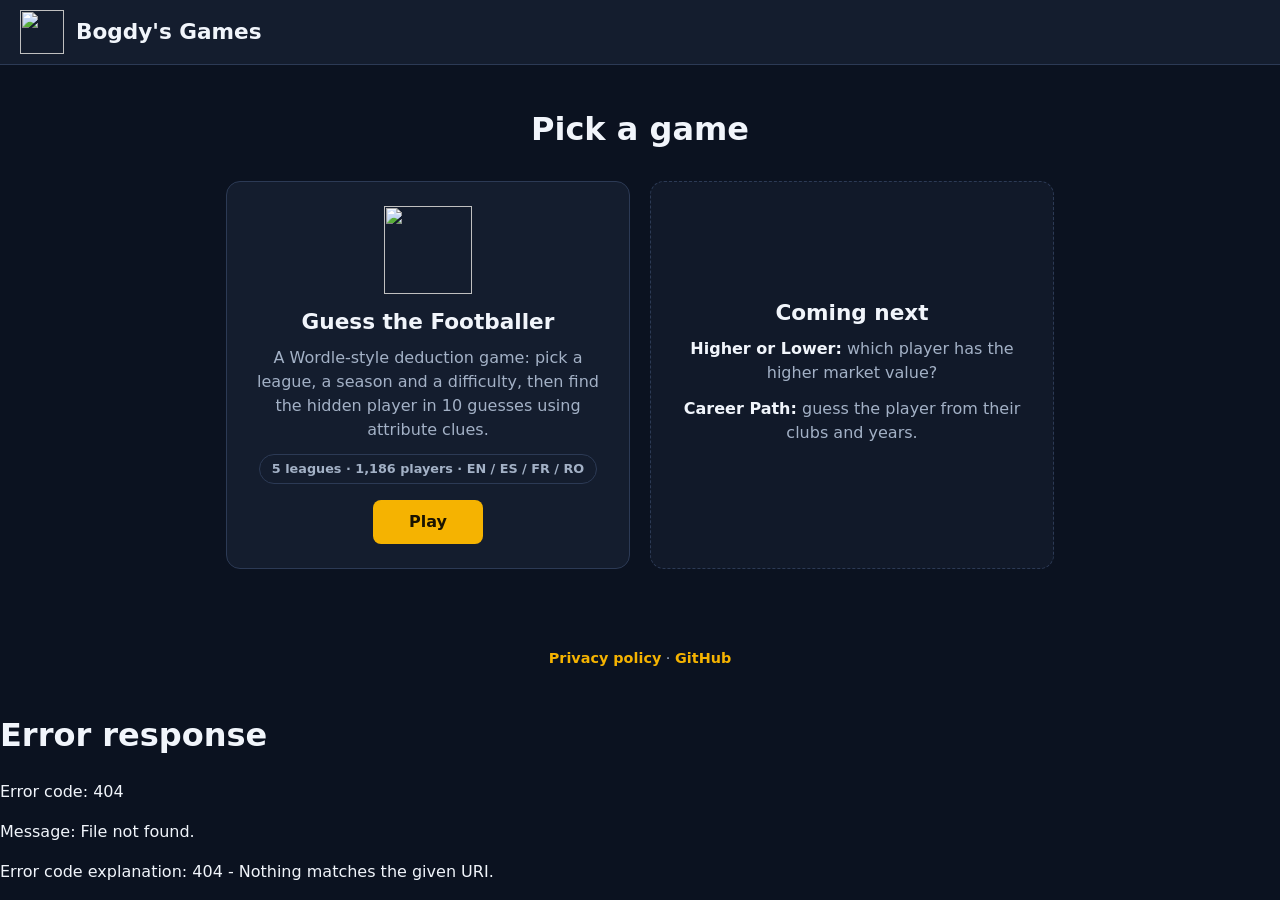
==== index.html @ dec2bd3c "Redesign hub and game: full guess grid, readable dark theme, mobile layout" ====
<!DOCTYPE html>
<html lang="en">
<head>
    <meta charset="UTF-8">
    <meta name="viewport" content="width=device-width, initial-scale=1.0">
    <link rel="stylesheet" href="index.css">
    <link rel="icon" href="images/Header/fotbal.png">
    <title>Bogdy's Games</title>
</head>
<body>
    <header class="header">
        <img src="images/Header/fotbal.png" alt="" id="logo">
        <div id="mainHeader">Bogdy's Games</div>
    </header>

    <main class="hub-content">
        <h1>Pick a game</h1>
        <div class="games-grid">
            <a class="game-card" href="games/guess-the-footballer/index.html">
                <img src="images/Header/fotbal.png" alt="">
                <h2>Guess the Footballer</h2>
                <p>A Wordle-style deduction game: pick a league, a season and a difficulty,
                   then find the hidden player in 10 guesses using attribute clues.</p>
                <span class="game-tag">5 leagues · 1,186 players · EN / ES / FR / RO</span>
                <span class="play-button">Play</span>
            </a>
            <div class="game-card coming-soon">
                <h2>Coming next</h2>
                <p><strong>Higher or Lower:</strong> which player has the higher market value?</p>
                <p><strong>Career Path:</strong> guess the player from their clubs and years.</p>
            </div>
        </div>
    </main>

    <footer class="hub-footer">
        <a href="privacy-policy.html">Privacy policy</a> ·
        <a href="https://github.com/BogdanDumitrascu04/Guessthefootballer">GitHub</a>
    </footer>

    <div id="cookie-banner-placeholder"></div>
    <script src="js/cookie-banner.js"></script>
    <script>
        document.addEventListener('DOMContentLoaded', function () {
            fetch('cookie-banner.html')
                .then(response => response.text())
                .then(html => {
                    document.getElementById('cookie-banner-placeholder').innerHTML = html;
                    if (typeof initCookieConsent === 'function') initCookieConsent();
                })
                .catch(error => console.error('Error loading cookie banner HTML:', error));
        });
    </script>
</body>
</html>
---- index.css ----
/* Platform hub. Same palette as games/guess-the-footballer/game.css. */
:root {
    color-scheme: dark;
    --bg: #0b1220;
    --surface: #141d2e;
    --border: #2c3a55;
    --text: #f1f5fb;
    --muted: #a3b1c6;
    --accent: #f5b301;
    --accent-hover: #ffc933;
    --on-accent: #1a1300;
}

* {
    box-sizing: border-box;
}

body {
    display: flex;
    flex-direction: column;
    min-height: 100vh;
    margin: 0;
    font-family: system-ui, -apple-system, "Segoe UI", Roboto, Arial, sans-serif;
    line-height: 1.5;
    color: var(--text);
    background:
        linear-gradient(rgba(11, 18, 32, 0.84), rgba(11, 18, 32, 0.94)),
        url('images/Header/romania.jpeg') center / cover fixed var(--bg);
}

.hidden {
    display: none !important;
}

/* --- header -------------------------------------------------------------- */
.header {
    display: flex;
    align-items: center;
    gap: 12px;
    padding: 10px 20px;
    background: var(--surface);
    border-bottom: 1px solid var(--border);
}

#logo {
    width: 44px;
    height: 44px;
    object-fit: contain;
}

#mainHeader {
    font-size: 1.35rem;
    font-weight: 700;
}

/* --- hub ----------------------------------------------------------------- */
.hub-content {
    flex: 1;
    width: 100%;
    max-width: 860px;
    margin: 0 auto;
    padding: 40px 16px;
    text-align: center;
}

.hub-content h1 {
    margin: 0 0 28px;
    font-size: 2rem;
}

.games-grid {
    display: grid;
    grid-template-columns: repeat(auto-fit, minmax(280px, 1fr));
    gap: 20px;
}

.game-card {
    display: flex;
    flex-direction: column;
    align-items: center;
    padding: 24px;
    color: var(--text);
    text-decoration: none;
    background: var(--surface);
    border: 1px solid var(--border);
    border-radius: 14px;
    transition: transform 0.2s ease, border-color 0.2s ease;
}

a.game-card:hover,
a.game-card:focus-visible {
    transform: translateY(-4px);
    border-color: var(--accent);
}

.game-card img {
    width: 88px;
    height: 88px;
    margin-bottom: 8px;
    object-fit: contain;
}

.game-card h2 {
    margin: 4px 0 8px;
    font-size: 1.35rem;
}

.game-card p {
    margin: 0 0 12px;
    color: var(--muted);
}

.game-card strong {
    color: var(--text);
}

.game-tag {
    padding: 4px 12px;
    font-size: 0.8rem;
    font-weight: 600;
    color: var(--muted);
    border: 1px solid var(--border);
    border-radius: 999px;
}

.play-button {
    margin-top: 16px;
    padding: 10px 36px;
    font-weight: 700;
    color: var(--on-accent);
    background: var(--accent);
    border-radius: 8px;
}

a.game-card:hover .play-button {
    background: var(--accent-hover);
}

.game-card.coming-soon {
    justify-content: center;
    background: rgba(20, 29, 46, 0.7);
    border-style: dashed;
}

.hub-footer {
    padding: 20px;
    font-size: 0.9rem;
    text-align: center;
    color: var(--muted);
}

.hub-footer a {
    font-weight: 600;
    color: var(--accent);
    text-decoration: none;
}

.hub-footer a:hover {
    text-decoration: underline;
}

/* --- cookie banner ------------------------------------------------------- */
.cookie-consent {
    position: fixed;
    right: 0;
    bottom: 0;
    left: 0;
    z-index: 100;
    display: flex;
    flex-wrap: wrap;
    align-items: center;
    gap: 10px 12px;
    padding: 14px 20px;
    background: var(--surface);
    border-top: 1px solid var(--border);
}

.cookie-consent p {
    flex: 1 1 320px;
    margin: 0;
    font-size: 0.9rem;
}

.cookie-consent a {
    color: var(--accent);
    font-weight: 600;
}

.cookie-button {
    padding: 8px 18px;
    font: inherit;
    font-weight: 600;
    color: var(--on-accent);
    cursor: pointer;
    background: var(--accent);
    border: none;
    border-radius: 8px;
}

.cookie-button:hover {
    background: var(--accent-hover);
}
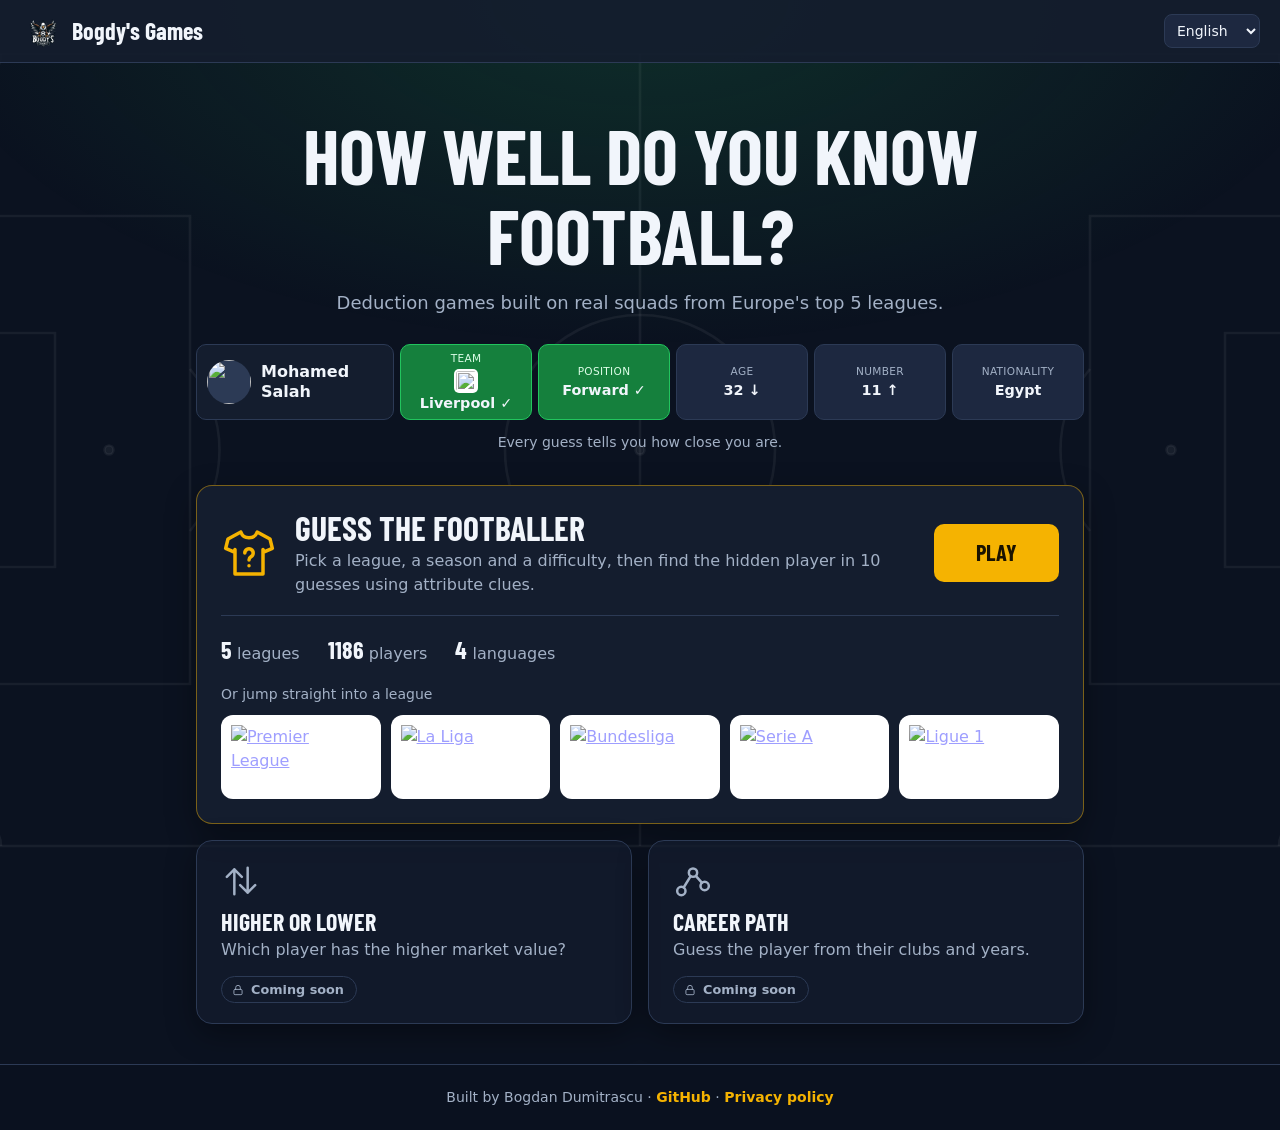
==== commit 80533148: "Redesign the home page: game preview, direct league links, translations, no cookie banner" ====
--- a/index.html
+++ b/index.html
@@ -3,52 +3,134 @@
 <head>
     <meta charset="UTF-8">
     <meta name="viewport" content="width=device-width, initial-scale=1.0">
+    <title>Bogdy's Games</title>
+    <meta name="description" content="Wordle-style football games built on real squads from Europe's top 5 leagues. Free, in your browser.">
+    <meta property="og:type" content="website">
+    <meta property="og:title" content="Bogdy's Games: how well do you know football?">
+    <meta property="og:description" content="Wordle-style football games built on real squads from Europe's top 5 leagues. Free, in your browser.">
+    <meta property="og:url" content="https://bogdandumitrascu04.github.io/Guessthefootballer/">
+    <meta property="og:image" content="https://bogdandumitrascu04.github.io/Guessthefootballer/images/og-image.jpg">
+    <meta property="og:image:width" content="1200">
+    <meta property="og:image:height" content="630">
+    <meta name="twitter:card" content="summary_large_image">
+    <link rel="stylesheet" href="fonts/fonts.css">
     <link rel="stylesheet" href="index.css">
     <link rel="icon" href="images/Header/fotbal.png">
-    <title>Bogdy's Games</title>
 </head>
 <body>
     <header class="header">
-        <img src="images/Header/fotbal.png" alt="" id="logo">
-        <div id="mainHeader">Bogdy's Games</div>
+        <a class="brand" href="index.html">
+            <img src="images/Header/fotbal.png" alt="" id="logo">
+            <span id="mainHeader">Bogdy's Games</span>
+        </a>
+        <label class="language-selector">
+            <span class="visually-hidden">Language</span>
+            <select id="language">
+                <option value="en">English</option>
+                <option value="es">Español</option>
+                <option value="fr">Français</option>
+                <option value="ro">Română</option>
+            </select>
+        </label>
     </header>
 
-    <main class="hub-content">
-        <h1>Pick a game</h1>
-        <div class="games-grid">
-            <a class="game-card" href="games/guess-the-footballer/index.html">
-                <img src="images/Header/fotbal.png" alt="">
-                <h2>Guess the Footballer</h2>
-                <p>A Wordle-style deduction game: pick a league, a season and a difficulty,
-                   then find the hidden player in 10 guesses using attribute clues.</p>
-                <span class="game-tag">5 leagues · 1,186 players · EN / ES / FR / RO</span>
-                <span class="play-button">Play</span>
-            </a>
-            <div class="game-card coming-soon">
-                <h2>Coming next</h2>
-                <p><strong>Higher or Lower:</strong> which player has the higher market value?</p>
-                <p><strong>Career Path:</strong> guess the player from their clubs and years.</p>
+    <main class="hub">
+        <section class="hero">
+            <h1 data-translate="heroTitle">How well do you know football?</h1>
+            <p class="hero-subtitle" data-translate="heroSubtitle">Deduction games built on real squads from Europe's top 5 leagues.</p>
+
+            <div class="demo" aria-hidden="true">
+                <div class="demo-player">
+                    <img src="images/leagues/PremierLeague/Liverpool/Salah.png" alt="">
+                    <span>Mohamed Salah</span>
+                </div>
+                <div class="tile match" style="--i: 0">
+                    <span class="tile-label" data-translate="team">Team</span>
+                    <img class="tile-logo" src="images/leagues/PremierLeague/Liverpool/Logo/Liverpool.png" alt="">
+                    <span class="tile-value">Liverpool ✓</span>
+                </div>
+                <div class="tile match" style="--i: 1">
+                    <span class="tile-label" data-translate="position">Position</span>
+                    <span class="tile-value">Forward ✓</span>
+                </div>
+                <div class="tile" style="--i: 2">
+                    <span class="tile-label" data-translate="age">Age</span>
+                    <span class="tile-value">32 ↓</span>
+                </div>
+                <div class="tile" style="--i: 3">
+                    <span class="tile-label" data-translate="number">Number</span>
+                    <span class="tile-value">11 ↑</span>
+                </div>
+                <div class="tile" style="--i: 4">
+                    <span class="tile-label" data-translate="nationality">Nationality</span>
+                    <span class="tile-value">Egypt</span>
+                </div>
             </div>
-        </div>
+            <p class="demo-caption" data-translate="demoCaption">Every guess tells you how close you are.</p>
+        </section>
+
+        <section class="featured">
+            <div class="featured-head">
+                <svg class="game-icon" viewBox="0 0 24 24" aria-hidden="true">
+                    <path d="M8.5 3 3 6l-1 4 3.5 1.5.5-1V21h12V10.5l.5 1L22 10l-1-4-5.5-3c-.5 1.5-1.9 2.5-3.5 2.5S9 4.5 8.5 3Z"/>
+                    <path d="M10.2 12a1.8 1.8 0 1 1 2.7 1.56c-.6.35-.9.75-.9 1.44M12 17.5v.01"/>
+                </svg>
+                <div class="featured-text">
+                    <h2 data-translate="guessTheFootballer">Guess the Footballer</h2>
+                    <p data-translate="hubGameDesc">Pick a league, a season and a difficulty, then find the hidden player in 10 guesses using attribute clues.</p>
+                </div>
+                <a class="play-button" href="games/guess-the-footballer/index.html" data-translate="play">Play</a>
+            </div>
+
+            <ul class="stats">
+                <li><strong>5</strong> <span data-translate="statLeagues">leagues</span></li>
+                <li><strong>1186</strong> <span data-translate="statPlayers">players</span></li>
+                <li><strong>4</strong> <span data-translate="statLanguages">languages</span></li>
+            </ul>
+
+            <p class="leagues-label" data-translate="jumpToLeague">Or jump straight into a league</p>
+            <nav class="league-links">
+                <a href="games/guess-the-footballer/game.html?league=premier-league" title="Premier League"><img src="images/leagues/PremierLeague/Logo/Premier%20League.png.png" alt="Premier League"></a>
+                <a href="games/guess-the-footballer/game.html?league=la-liga" title="La Liga"><img src="images/leagues/LaLiga/Logo/LaLiga.jpg" alt="La Liga"></a>
+                <a href="games/guess-the-footballer/game.html?league=bundesliga" title="Bundesliga"><img src="images/leagues/Bundesliga/Logo/bundesliga.jpg" alt="Bundesliga"></a>
+                <a href="games/guess-the-footballer/game.html?league=serie-a" title="Serie A"><img src="images/leagues/SerieA/Logo/SerieA.png" alt="Serie A"></a>
+                <a href="games/guess-the-footballer/game.html?league=ligue-1" title="Ligue 1"><img src="images/leagues/Ligue1/Logo/Ligue1.png" alt="Ligue 1"></a>
+            </nav>
+        </section>
+
+        <section class="upcoming">
+            <article class="upcoming-card">
+                <svg class="game-icon" viewBox="0 0 24 24" aria-hidden="true">
+                    <path d="M8 20V5M3.5 9.5 8 5l4.5 4.5M16 4v15M11.5 14.5 16 19l4.5-4.5"/>
+                </svg>
+                <h2 data-translate="higherLower">Higher or Lower</h2>
+                <p data-translate="higherLowerDesc">Which player has the higher market value?</p>
+                <span class="soon-badge">
+                    <svg viewBox="0 0 24 24" aria-hidden="true"><rect x="5" y="11" width="14" height="9" rx="2"/><path d="M8 11V8a4 4 0 0 1 8 0v3"/></svg>
+                    <span data-translate="comingSoon">Coming soon</span>
+                </span>
+            </article>
+            <article class="upcoming-card">
+                <svg class="game-icon" viewBox="0 0 24 24" aria-hidden="true">
+                    <circle cx="5" cy="18" r="2.5"/><circle cx="12" cy="7" r="2.5"/><circle cx="19" cy="15" r="2.5"/>
+                    <path d="m6.4 15.9 4.2-6.8M13.7 8.9l3.7 4.2"/>
+                </svg>
+                <h2 data-translate="careerPath">Career Path</h2>
+                <p data-translate="careerPathDesc">Guess the player from their clubs and years.</p>
+                <span class="soon-badge">
+                    <svg viewBox="0 0 24 24" aria-hidden="true"><rect x="5" y="11" width="14" height="9" rx="2"/><path d="M8 11V8a4 4 0 0 1 8 0v3"/></svg>
+                    <span data-translate="comingSoon">Coming soon</span>
+                </span>
+            </article>
+        </section>
     </main>
 
     <footer class="hub-footer">
-        <a href="privacy-policy.html">Privacy policy</a> ·
-        <a href="https://github.com/BogdanDumitrascu04/Guessthefootballer">GitHub</a>
+        <span data-translate="builtBy">Built by</span> Bogdan Dumitrascu ·
+        <a href="https://github.com/BogdanDumitrascu04/Guessthefootballer">GitHub</a> ·
+        <a href="privacy-policy.html" data-translate="privacyPolicy">Privacy policy</a>
     </footer>
 
-    <div id="cookie-banner-placeholder"></div>
-    <script src="js/cookie-banner.js"></script>
-    <script>
-        document.addEventListener('DOMContentLoaded', function () {
-            fetch('cookie-banner.html')
-                .then(response => response.text())
-                .then(html => {
-                    document.getElementById('cookie-banner-placeholder').innerHTML = html;
-                    if (typeof initCookieConsent === 'function') initCookieConsent();
-                })
-                .catch(error => console.error('Error loading cookie banner HTML:', error));
-        });
-    </script>
+    <script defer src="games/guess-the-footballer/i18n.js"></script>
 </body>
 </html>
--- a/fonts/fonts.css
+++ b/fonts/fonts.css
@@ -0,0 +1,16 @@
+/* Self-hosted, so visitors' IP addresses are not sent to a font service. */
+@font-face {
+    font-family: "Barlow Condensed";
+    font-weight: 700;
+    font-display: swap;
+    src: url('barlow-condensed-700-latin.woff2') format('woff2');
+    unicode-range: U+0000-00FF, U+0131, U+0152-0153, U+02BB-02BC, U+02C6, U+02DA, U+02DC, U+2000-206F, U+20AC, U+2122, U+2191, U+2193, U+2212, U+2215, U+FEFF, U+FFFD;
+}
+
+@font-face {
+    font-family: "Barlow Condensed";
+    font-weight: 700;
+    font-display: swap;
+    src: url('barlow-condensed-700-latin-ext.woff2') format('woff2');
+    unicode-range: U+0100-02BA, U+02BD-02C5, U+02C7-02CC, U+02CE-02D7, U+02DD-02FF, U+1E00-1E9F, U+1EF2-1EFF, U+2020, U+20A0-20AB, U+20AD-20C0, U+2113, U+2C60-2C7F, U+A720-A7FF;
+}
--- a/index.css
+++ b/index.css
@@ -1,14 +1,18 @@
 /* Platform hub. Same palette as games/guess-the-footballer/game.css. */
 :root {
     color-scheme: dark;
+    --font-display: "Barlow Condensed", "Arial Narrow", system-ui, sans-serif;
     --bg: #0b1220;
     --surface: #141d2e;
+    --surface-raised: #1d2840;
     --border: #2c3a55;
     --text: #f1f5fb;
     --muted: #a3b1c6;
     --accent: #f5b301;
     --accent-hover: #ffc933;
     --on-accent: #1a1300;
+    --match: #15803d;
+    --match-border: #22c55e;
 }
 
 * {
@@ -23,99 +27,364 @@
     font-family: system-ui, -apple-system, "Segoe UI", Roboto, Arial, sans-serif;
     line-height: 1.5;
     color: var(--text);
+    background: var(--bg);
+}
+
+/* Fixed layer: background-attachment: fixed misbehaves on phones. */
+body::before {
+    position: fixed;
+    inset: 0;
+    z-index: -1;
+    content: "";
     background:
-        linear-gradient(rgba(11, 18, 32, 0.84), rgba(11, 18, 32, 0.94)),
-        url('images/Header/romania.jpeg') center / cover fixed var(--bg);
-}
-
-.hidden {
-    display: none !important;
-}
-
-/* --- header -------------------------------------------------------------- */
+        radial-gradient(ellipse 80% 55% at 50% 0%, rgba(34, 197, 94, 0.16), transparent 70%),
+        url('images/Header/pitch-lines.svg') center / cover no-repeat;
+}
+
+.visually-hidden {
+    position: absolute;
+    width: 1px;
+    height: 1px;
+    overflow: hidden;
+    clip-path: inset(50%);
+    white-space: nowrap;
+}
+
+a:focus-visible,
+select:focus-visible {
+    outline: 2px solid var(--accent);
+    outline-offset: 2px;
+}
+
+h1,
+h2 {
+    font-family: var(--font-display);
+    font-weight: 700;
+    line-height: 1.05;
+    text-transform: uppercase;
+}
+
+/* Header */
 .header {
     display: flex;
     align-items: center;
+    justify-content: space-between;
     gap: 12px;
     padding: 10px 20px;
+    background: rgba(20, 29, 46, 0.9);
+    border-bottom: 1px solid var(--border);
+}
+
+.brand {
+    display: flex;
+    align-items: center;
+    gap: 10px;
+    color: var(--text);
+    text-decoration: none;
+}
+
+#logo {
+    width: 42px;
+    height: 42px;
+    object-fit: contain;
+}
+
+#mainHeader {
+    font-family: var(--font-display);
+    font-size: 1.5rem;
+    font-weight: 700;
+    line-height: 1;
+}
+
+#language {
+    padding: 7px 8px;
+    font: inherit;
+    font-size: 0.875rem;
+    color: var(--text);
+    cursor: pointer;
+    background: var(--surface-raised);
+    border: 1px solid var(--border);
+    border-radius: 8px;
+}
+
+/* Hero */
+.hub {
+    flex: 1;
+    width: 100%;
+    max-width: 920px;
+    padding: 0 16px;
+    margin: 0 auto;
+}
+
+.hero {
+    padding: 52px 0 32px;
+    text-align: center;
+}
+
+.hero h1 {
+    margin: 0;
+    font-size: clamp(2.6rem, 8vw, 4.75rem);
+}
+
+.hero-subtitle {
+    max-width: 34em;
+    margin: 14px auto 28px;
+    font-size: 1.125rem;
+    color: var(--muted);
+}
+
+/* A real row from the game, so the page shows the game instead of describing it. */
+.demo {
+    display: grid;
+    grid-template-columns: minmax(170px, 1.5fr) repeat(5, minmax(0, 1fr));
+    gap: 6px;
+    perspective: 700px;
+    text-align: center;
+}
+
+.demo-player {
+    display: flex;
+    gap: 10px;
+    align-items: center;
+    min-width: 0;
+    padding: 6px 10px;
+    font-weight: 700;
+    line-height: 1.2;
+    text-align: left;
     background: var(--surface);
-    border-bottom: 1px solid var(--border);
-}
-
-#logo {
+    border: 1px solid var(--border);
+    border-radius: 10px;
+}
+
+.demo-player img {
+    flex: none;
     width: 44px;
     height: 44px;
+    object-fit: cover;
+    object-position: top;
+    background: var(--border);
+    border-radius: 50%;
+}
+
+.tile {
+    display: flex;
+    flex-direction: column;
+    gap: 2px;
+    align-items: center;
+    justify-content: center;
+    min-width: 0;
+    min-height: 76px;
+    padding: 6px 3px;
+    background: var(--surface-raised);
+    border: 1px solid var(--border);
+    border-radius: 10px;
+    animation: tile-flip 0.5s ease-out both;
+    animation-delay: calc(var(--i) * 170ms + 250ms);
+}
+
+.tile.match {
+    background: var(--match);
+    border-color: var(--match-border);
+}
+
+.tile-label {
+    font-size: 0.66rem;
+    letter-spacing: 0.03em;
+    color: var(--muted);
+    text-transform: uppercase;
+}
+
+.tile.match .tile-label {
+    color: #dcfce7;
+}
+
+.tile-logo {
+    width: 24px;
+    height: 24px;
+    padding: 2px;
     object-fit: contain;
-}
-
-#mainHeader {
-    font-size: 1.35rem;
+    background: #fff;
+    border-radius: 5px;
+}
+
+.tile-value {
+    font-size: 0.9rem;
     font-weight: 700;
-}
-
-/* --- hub ----------------------------------------------------------------- */
-.hub-content {
-    flex: 1;
-    width: 100%;
-    max-width: 860px;
-    margin: 0 auto;
-    padding: 40px 16px;
-    text-align: center;
-}
-
-.hub-content h1 {
-    margin: 0 0 28px;
-    font-size: 2rem;
-}
-
-.games-grid {
-    display: grid;
-    grid-template-columns: repeat(auto-fit, minmax(280px, 1fr));
-    gap: 20px;
-}
-
-.game-card {
-    display: flex;
-    flex-direction: column;
-    align-items: center;
-    padding: 24px;
-    color: var(--text);
-    text-decoration: none;
+    line-height: 1.2;
+}
+
+@keyframes tile-flip {
+    from {
+        opacity: 0;
+        transform: rotateX(-90deg);
+    }
+    to {
+        opacity: 1;
+        transform: rotateX(0);
+    }
+}
+
+.demo-caption {
+    margin: 12px 0 0;
+    font-size: 0.875rem;
+    color: var(--muted);
+}
+
+/* Game cards */
+.featured,
+.upcoming-card {
     background: var(--surface);
     border: 1px solid var(--border);
-    border-radius: 14px;
-    transition: transform 0.2s ease, border-color 0.2s ease;
-}
-
-a.game-card:hover,
-a.game-card:focus-visible {
-    transform: translateY(-4px);
+    border-radius: 16px;
+    box-shadow: 0 10px 30px rgba(0, 0, 0, 0.35);
+}
+
+.featured {
+    padding: 24px;
+    border-color: rgba(245, 179, 1, 0.45);
+}
+
+.featured-head {
+    display: grid;
+    grid-template-columns: auto 1fr auto;
+    gap: 18px;
+    align-items: center;
+}
+
+.game-icon,
+.soon-badge svg {
+    fill: none;
+    stroke: currentColor;
+    stroke-linecap: round;
+    stroke-linejoin: round;
+    stroke-width: 1.5;
+}
+
+.game-icon {
+    width: 56px;
+    height: 56px;
+    color: var(--accent);
+}
+
+.featured h2 {
+    margin: 0 0 4px;
+    font-size: 2.1rem;
+}
+
+.featured-text p {
+    margin: 0;
+    color: var(--muted);
+}
+
+.play-button {
+    display: block;
+    padding: 12px 42px;
+    font-family: var(--font-display);
+    font-size: 1.4rem;
+    font-weight: 700;
+    color: var(--on-accent);
+    text-align: center;
+    text-decoration: none;
+    text-transform: uppercase;
+    background: var(--accent);
+    border-radius: 10px;
+    transition: transform 0.15s ease, box-shadow 0.15s ease, background-color 0.15s ease;
+}
+
+.play-button:hover {
+    background: var(--accent-hover);
+    box-shadow: 0 0 18px rgba(245, 179, 1, 0.45);
+    transform: translateY(-2px);
+}
+
+.stats {
+    display: flex;
+    flex-wrap: wrap;
+    gap: 6px 28px;
+    padding: 16px 0;
+    margin: 18px 0 0;
+    color: var(--muted);
+    list-style: none;
+    border-top: 1px solid var(--border);
+}
+
+.stats strong {
+    font-family: var(--font-display);
+    font-size: 1.5rem;
+    color: var(--text);
+}
+
+.leagues-label {
+    margin: 0 0 10px;
+    font-size: 0.875rem;
+    color: var(--muted);
+}
+
+.league-links {
+    display: grid;
+    grid-template-columns: repeat(5, minmax(0, 1fr));
+    gap: 10px;
+}
+
+.league-links a {
+    display: block;
+    padding: 8px;
+    background: #fff;
+    border: 2px solid transparent;
+    border-radius: 12px;
+    transition: transform 0.15s ease, border-color 0.15s ease;
+}
+
+.league-links a:hover {
     border-color: var(--accent);
-}
-
-.game-card img {
-    width: 88px;
-    height: 88px;
+    transform: translateY(-3px);
+}
+
+.league-links img {
+    display: block;
+    width: 100%;
+    height: 64px;
+    object-fit: contain;
+}
+
+.upcoming {
+    display: grid;
+    grid-template-columns: repeat(2, minmax(0, 1fr));
+    gap: 16px;
+    margin: 16px 0 40px;
+}
+
+.upcoming-card {
+    display: flex;
+    flex-direction: column;
+    align-items: flex-start;
+    padding: 20px 24px;
+    background: rgba(20, 29, 46, 0.72);
+}
+
+.upcoming-card .game-icon {
+    width: 40px;
+    height: 40px;
     margin-bottom: 8px;
-    object-fit: contain;
-}
-
-.game-card h2 {
-    margin: 4px 0 8px;
-    font-size: 1.35rem;
-}
-
-.game-card p {
-    margin: 0 0 12px;
-    color: var(--muted);
-}
-
-.game-card strong {
-    color: var(--text);
-}
-
-.game-tag {
-    padding: 4px 12px;
+    color: var(--muted);
+}
+
+.upcoming-card h2 {
+    margin: 0 0 4px;
+    font-size: 1.5rem;
+}
+
+.upcoming-card p {
+    flex: 1;
+    margin: 0 0 14px;
+    color: var(--muted);
+}
+
+.soon-badge {
+    display: inline-flex;
+    gap: 6px;
+    align-items: center;
+    padding: 3px 12px 3px 9px;
     font-size: 0.8rem;
     font-weight: 600;
     color: var(--muted);
@@ -123,30 +392,19 @@
     border-radius: 999px;
 }
 
-.play-button {
-    margin-top: 16px;
-    padding: 10px 36px;
-    font-weight: 700;
-    color: var(--on-accent);
-    background: var(--accent);
-    border-radius: 8px;
-}
-
-a.game-card:hover .play-button {
-    background: var(--accent-hover);
-}
-
-.game-card.coming-soon {
-    justify-content: center;
-    background: rgba(20, 29, 46, 0.7);
-    border-style: dashed;
-}
-
+.soon-badge svg {
+    width: 14px;
+    height: 14px;
+}
+
+/* Footer */
 .hub-footer {
-    padding: 20px;
-    font-size: 0.9rem;
+    padding: 22px 16px;
+    font-size: 0.875rem;
+    color: var(--muted);
     text-align: center;
-    color: var(--muted);
+    background: rgba(11, 18, 32, 0.8);
+    border-top: 1px solid var(--border);
 }
 
 .hub-footer a {
@@ -159,44 +417,104 @@
     text-decoration: underline;
 }
 
-/* --- cookie banner ------------------------------------------------------- */
-.cookie-consent {
-    position: fixed;
-    right: 0;
-    bottom: 0;
-    left: 0;
-    z-index: 100;
-    display: flex;
-    flex-wrap: wrap;
-    align-items: center;
-    gap: 10px 12px;
-    padding: 14px 20px;
-    background: var(--surface);
-    border-top: 1px solid var(--border);
-}
-
-.cookie-consent p {
-    flex: 1 1 320px;
-    margin: 0;
-    font-size: 0.9rem;
-}
-
-.cookie-consent a {
-    color: var(--accent);
-    font-weight: 600;
-}
-
-.cookie-button {
-    padding: 8px 18px;
-    font: inherit;
-    font-weight: 600;
-    color: var(--on-accent);
-    cursor: pointer;
-    background: var(--accent);
-    border: none;
-    border-radius: 8px;
-}
-
-.cookie-button:hover {
-    background: var(--accent-hover);
-}
+/* Phones */
+@media (max-width: 640px) {
+    .hero {
+        padding: 32px 0 24px;
+    }
+
+    .hero-subtitle {
+        margin: 12px auto 20px;
+        font-size: 1rem;
+    }
+
+    .demo {
+        grid-template-columns: repeat(5, minmax(0, 1fr));
+        gap: 4px;
+    }
+
+    .demo-player {
+        grid-column: 1 / -1;
+        justify-content: center;
+        padding: 4px 8px;
+    }
+
+    .demo-player img {
+        width: 34px;
+        height: 34px;
+    }
+
+    /* The longest translated labels do not fit five narrow tiles. */
+    .tile-label {
+        display: none;
+    }
+
+    .tile {
+        min-height: 58px;
+    }
+
+    .tile-logo {
+        width: 20px;
+        height: 20px;
+    }
+
+    .tile-value {
+        font-size: 0.74rem;
+    }
+
+    .featured {
+        padding: 18px;
+    }
+
+    .featured-head {
+        grid-template-columns: auto 1fr;
+        gap: 12px 14px;
+        align-items: start;
+    }
+
+    .game-icon {
+        width: 46px;
+        height: 46px;
+    }
+
+    .featured h2 {
+        font-size: 1.75rem;
+    }
+
+    .play-button {
+        grid-column: 1 / -1;
+    }
+
+    .league-links {
+        gap: 6px;
+    }
+
+    .league-links a {
+        padding: 5px;
+        border-radius: 9px;
+    }
+
+    .league-links img {
+        height: 44px;
+    }
+
+    .upcoming {
+        grid-template-columns: 1fr;
+    }
+}
+
+@media (prefers-reduced-motion: reduce) {
+    .tile {
+        animation: none;
+    }
+
+    .play-button,
+    .league-links a {
+        transition: none;
+    }
+
+    .play-button:hover,
+    .league-links a:hover {
+        transform: none;
+    }
+}
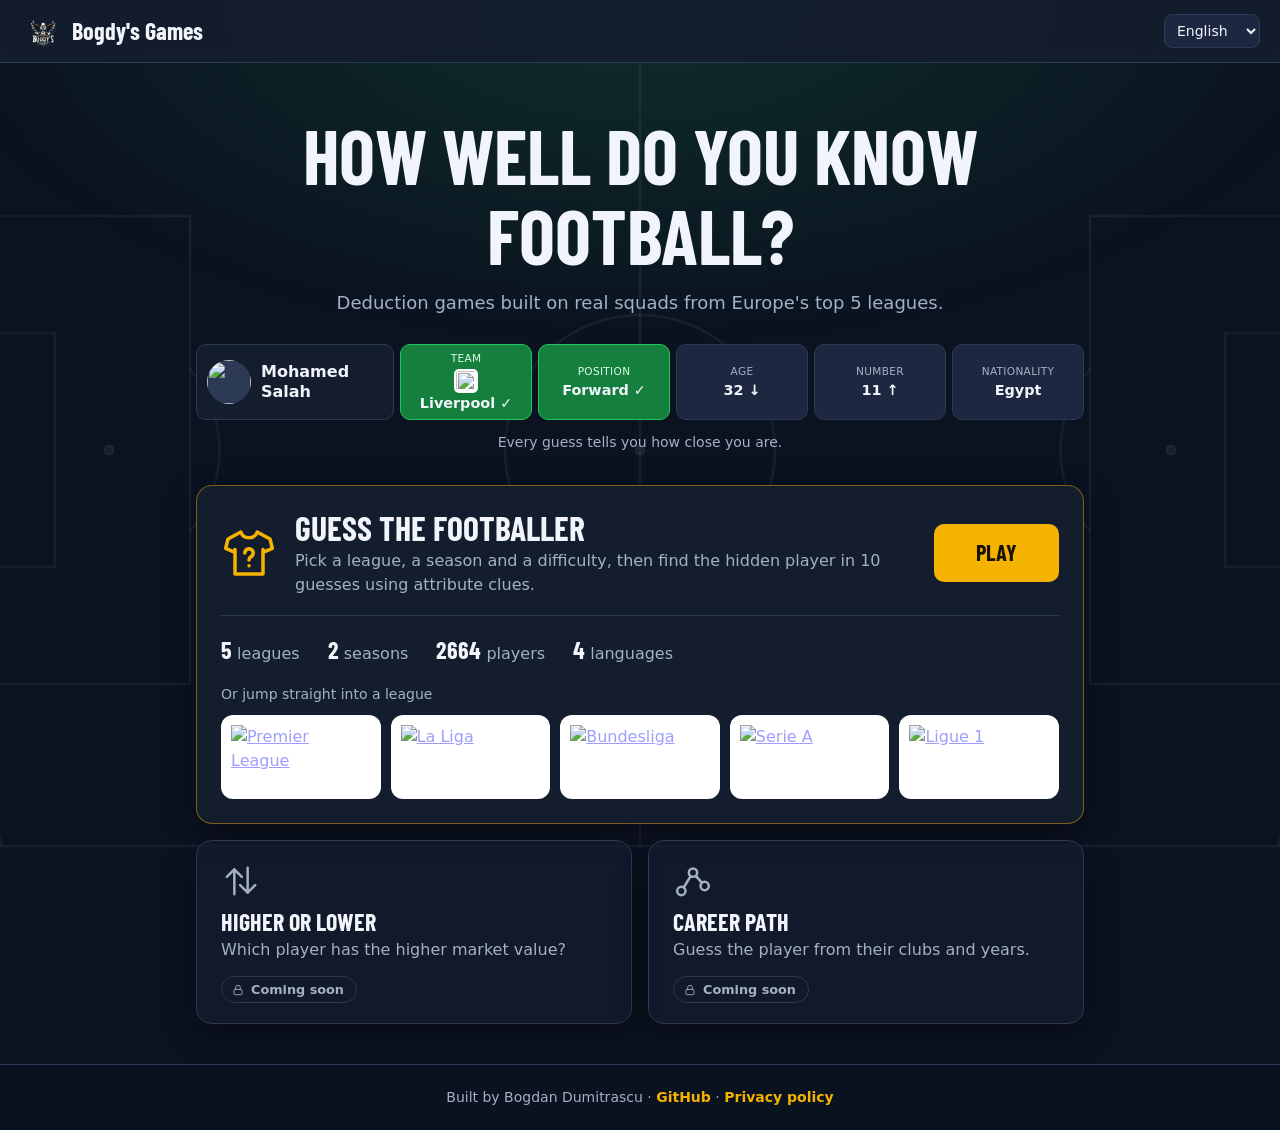
==== commit 0926693f: "Add the 2026-27 season: full squads, photos and shirt numbers, value-based tiers" ====
--- a/index.html
+++ b/index.html
@@ -84,7 +84,8 @@
 
             <ul class="stats">
                 <li><strong>5</strong> <span data-translate="statLeagues">leagues</span></li>
-                <li><strong>1186</strong> <span data-translate="statPlayers">players</span></li>
+                <li><strong>2</strong> <span data-translate="statSeasons">seasons</span></li>
+                <li><strong>2664</strong> <span data-translate="statPlayers">players</span></li>
                 <li><strong>4</strong> <span data-translate="statLanguages">languages</span></li>
             </ul>
 
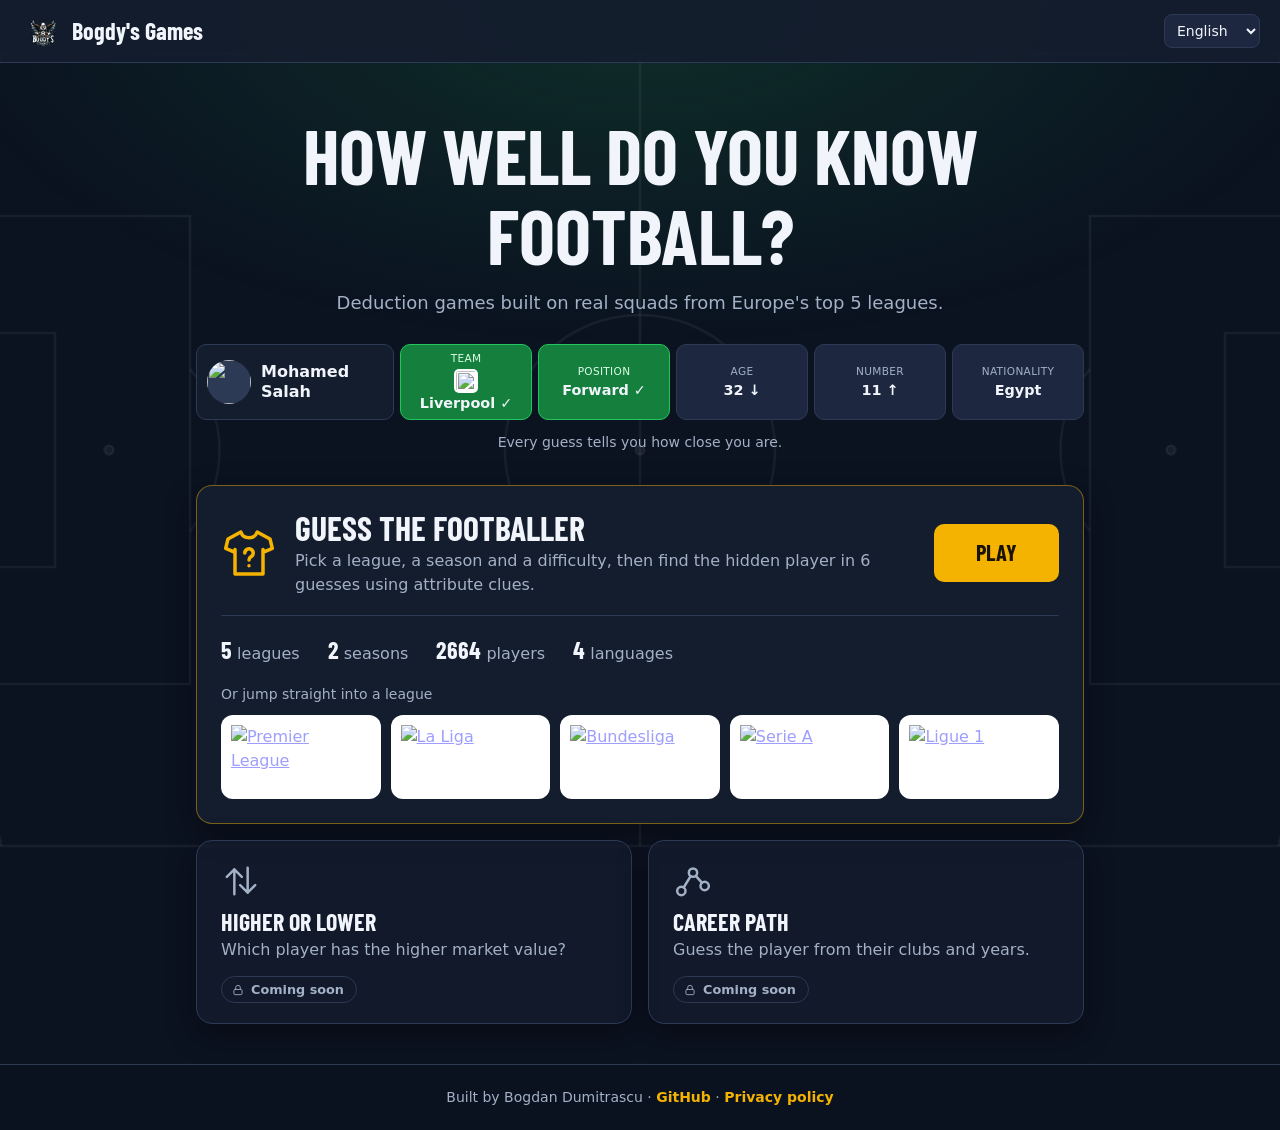
==== commit 095b9695: "Cut the game to 6 guesses; hints unlock after 2 and 4" ====
--- a/index.html
+++ b/index.html
@@ -77,7 +77,7 @@
                 </svg>
                 <div class="featured-text">
                     <h2 data-translate="guessTheFootballer">Guess the Footballer</h2>
-                    <p data-translate="hubGameDesc">Pick a league, a season and a difficulty, then find the hidden player in 10 guesses using attribute clues.</p>
+                    <p data-translate="hubGameDesc">Pick a league, a season and a difficulty, then find the hidden player in 6 guesses using attribute clues.</p>
                 </div>
                 <a class="play-button" href="games/guess-the-footballer/index.html" data-translate="play">Play</a>
             </div>
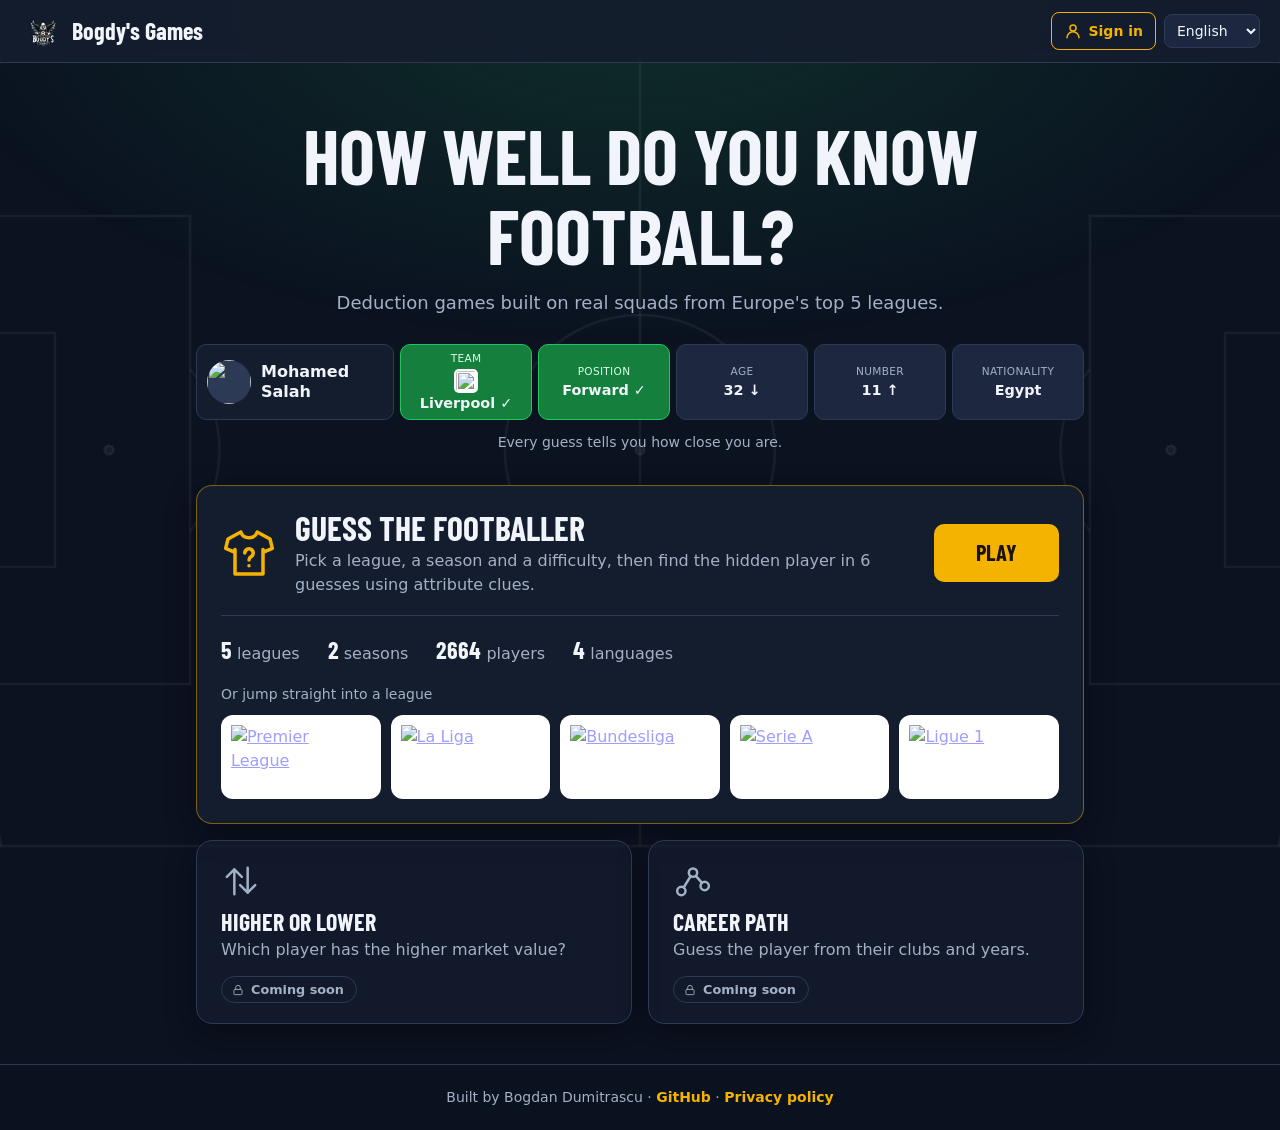
==== commit 46dd8f71: "login account" ====
--- a/index.html
+++ b/index.html
@@ -15,6 +15,7 @@
     <meta name="twitter:card" content="summary_large_image">
     <link rel="stylesheet" href="fonts/fonts.css">
     <link rel="stylesheet" href="index.css">
+    <link rel="stylesheet" href="games/guess-the-footballer/account.css">
     <link rel="icon" href="images/Header/fotbal.png">
 </head>
 <body>
@@ -23,15 +24,18 @@
             <img src="images/Header/fotbal.png" alt="" id="logo">
             <span id="mainHeader">Bogdy's Games</span>
         </a>
-        <label class="language-selector">
-            <span class="visually-hidden">Language</span>
-            <select id="language">
-                <option value="en">English</option>
-                <option value="es">Español</option>
-                <option value="fr">Français</option>
-                <option value="ro">Română</option>
-            </select>
-        </label>
+        <div class="header-tools">
+            <div id="account" class="account"></div>
+            <label class="language-selector">
+                <span class="visually-hidden">Language</span>
+                <select id="language">
+                    <option value="en">English</option>
+                    <option value="es">Español</option>
+                    <option value="fr">Français</option>
+                    <option value="ro">Română</option>
+                </select>
+            </label>
+        </div>
     </header>
 
     <main class="hub">
@@ -133,5 +137,7 @@
     </footer>
 
     <script defer src="games/guess-the-footballer/i18n.js"></script>
+    <script defer src="vendor/supabase-js-2.119.0.js"></script>
+    <script defer src="games/guess-the-footballer/auth.js"></script>
 </body>
 </html>
--- a/index.css
+++ b/index.css
@@ -66,6 +66,7 @@
 
 /* Header */
 .header {
+    position: relative; /* the account menu opens against its right edge */
     display: flex;
     align-items: center;
     justify-content: space-between;
@@ -105,6 +106,13 @@
     background: var(--surface-raised);
     border: 1px solid var(--border);
     border-radius: 8px;
+}
+
+.header-tools {
+    display: flex;
+    flex: none;
+    align-items: center;
+    gap: 8px;
 }
 
 /* Hero */
--- a/games/guess-the-footballer/account.css
+++ b/games/guess-the-footballer/account.css
@@ -0,0 +1,342 @@
+/* The account button in the header, shared by the home page and the game pages (both define these colours). */
+/* Not positioned: the menu is placed against the header's right edge, like the ☰ panel, so it never leaves the screen. */
+.account {
+    display: flex;
+}
+
+.account-signin {
+    display: inline-flex;
+    align-items: center;
+    gap: 6px;
+    height: 38px;
+    padding: 0 12px;
+    font: inherit;
+    font-size: 0.875rem;
+    font-weight: 600;
+    color: var(--accent);
+    cursor: pointer;
+    background: transparent;
+    border: 1px solid var(--accent);
+    border-radius: 8px;
+}
+
+.account-signin:hover {
+    color: var(--on-accent);
+    background: var(--accent);
+}
+
+.account svg {
+    flex: none;
+    width: 18px;
+    height: 18px;
+    fill: none;
+    stroke: currentColor;
+    stroke-width: 2;
+    stroke-linecap: round;
+    stroke-linejoin: round;
+}
+
+.account-avatar {
+    width: 38px;
+    height: 38px;
+    padding: 0;
+    font-family: var(--font-display);
+    font-size: 1.15rem;
+    font-weight: 700;
+    color: var(--on-accent);
+    cursor: pointer;
+    background: var(--accent);
+    border: none;
+    border-radius: 50%;
+}
+
+.account-avatar:hover {
+    background: var(--accent-hover);
+}
+
+.account-menu {
+    position: absolute;
+    top: calc(100% + 6px);
+    right: 16px;
+    z-index: 40;
+    display: flex;
+    flex-direction: column;
+    width: min(280px, calc(100vw - 32px));
+    padding: 6px;
+    background: var(--surface-raised);
+    border: 1px solid var(--border);
+    border-radius: 12px;
+    box-shadow: 0 12px 32px rgb(0 0 0 / 0.45);
+}
+
+.account-menu[hidden] {
+    display: none;
+}
+
+.account-head {
+    display: flex;
+    align-items: center;
+    gap: 10px;
+    padding: 8px 10px;
+}
+
+.account-head-avatar {
+    display: grid;
+    flex: none;
+    place-items: center;
+    width: 36px;
+    height: 36px;
+    font-family: var(--font-display);
+    font-size: 1.1rem;
+    font-weight: 700;
+    color: var(--on-accent);
+    background: var(--accent);
+    border-radius: 50%;
+}
+
+.account-who {
+    display: flex;
+    flex-direction: column;
+    min-width: 0;
+}
+
+.account-name,
+.account-email {
+    overflow: hidden;
+    text-overflow: ellipsis;
+    white-space: nowrap;
+}
+
+.account-name {
+    font-weight: 600;
+    color: var(--text);
+}
+
+.account-email {
+    font-size: 0.8125rem;
+    color: var(--muted);
+}
+
+.account-divider {
+    width: 100%;
+    margin: 6px 0;
+    border: none;
+    border-top: 1px solid var(--border);
+}
+
+.account-item {
+    display: flex;
+    align-items: center;
+    gap: 10px;
+    width: 100%;
+    padding: 9px 10px;
+    font: inherit;
+    font-size: 0.9375rem;
+    color: var(--text);
+    text-align: left;
+    text-decoration: none;
+    cursor: pointer;
+    background: transparent;
+    border: none;
+    border-radius: 8px;
+}
+
+.account-item:hover,
+.account-item:focus-visible {
+    background: var(--surface);
+}
+
+.account-item svg {
+    color: var(--muted);
+}
+
+/* Under the points at the end of a round: whether it reached the account. */
+.save-status {
+    margin-top: 4px;
+    font-size: 0.9375rem;
+    font-weight: 500;
+    color: var(--muted);
+}
+
+.save-saved {
+    color: var(--success);
+}
+
+.save-failed {
+    color: var(--error);
+}
+
+.link-button {
+    padding: 0;
+    font: inherit;
+    font-weight: 600;
+    color: var(--accent);
+    text-decoration: underline;
+    cursor: pointer;
+    background: none;
+    border: none;
+}
+
+/* Profile page */
+.profile-head {
+    display: flex;
+    align-items: center;
+    gap: 14px;
+    padding: 16px;
+    background: var(--surface);
+    border: 1px solid var(--border);
+    border-radius: 14px;
+}
+
+.profile-avatar {
+    width: 56px;
+    height: 56px;
+    font-size: 1.6rem;
+}
+
+.profile-who {
+    min-width: 0;
+}
+
+.profile-name {
+    margin: 0;
+    font-family: var(--font-display);
+    font-size: 1.8rem;
+    line-height: 1.1;
+    overflow-wrap: anywhere;
+}
+
+.profile-email {
+    margin: 2px 0 0;
+    color: var(--muted);
+    overflow-wrap: anywhere;
+}
+
+.profile-section h2 {
+    margin: 22px 0 10px;
+    font-family: var(--font-display);
+    font-size: 1.4rem;
+}
+
+.profile-note {
+    margin: 0 0 14px;
+    color: var(--muted);
+}
+
+.profile-note.error {
+    color: var(--error);
+}
+
+.profile-section .primary-button,
+.profile-empty .primary-button {
+    display: inline-block;
+    text-decoration: none;
+}
+
+.profile-empty {
+    padding: 28px 16px;
+    text-align: center;
+    background: var(--surface);
+    border: 1px solid var(--border);
+    border-radius: 14px;
+}
+
+.profile-empty p {
+    margin: 0 0 14px;
+}
+
+.history {
+    display: flex;
+    flex-direction: column;
+    gap: 8px;
+}
+
+.history-row {
+    display: grid;
+    grid-template-columns: 1fr auto 3.5em;
+    gap: 12px;
+    align-items: center;
+    padding: 12px 14px;
+    color: var(--text);
+    text-decoration: none;
+    background: var(--surface);
+    border: 1px solid var(--border);
+    border-radius: 12px;
+}
+
+a.history-row:hover,
+a.history-row:focus-visible {
+    background: var(--surface-raised);
+}
+
+.history-main {
+    min-width: 0;
+}
+
+.history-league {
+    display: block;
+    font-weight: 600;
+}
+
+.history-meta {
+    display: flex;
+    flex-wrap: wrap;
+    gap: 6px 10px;
+    align-items: center;
+    margin-top: 5px;
+    font-size: 0.875rem;
+    color: var(--muted);
+}
+
+.history-meta .difficulty-chip {
+    padding: 1px 9px;
+    font-size: 0.75rem;
+}
+
+.history-outcome {
+    font-family: var(--font-display);
+    font-size: 1.3rem;
+    font-weight: 700;
+}
+
+.history-outcome.won {
+    color: var(--success);
+}
+
+.history-outcome.lost {
+    color: var(--error);
+}
+
+.history-outcome.abandoned {
+    font-family: inherit;
+    font-size: 0.8125rem;
+    font-weight: 600;
+    color: var(--muted);
+}
+
+.history-points {
+    font-family: var(--font-display);
+    font-size: 1.2rem;
+    font-weight: 700;
+    color: var(--accent);
+    text-align: right;
+}
+
+@media (max-width: 480px) {
+    .account-signin {
+        justify-content: center;
+        width: 34px;
+        height: 34px;
+        padding: 0;
+    }
+
+    .account-signin-text {
+        display: none;
+    }
+
+    .account-avatar {
+        width: 34px;
+        height: 34px;
+        font-size: 1rem;
+    }
+}
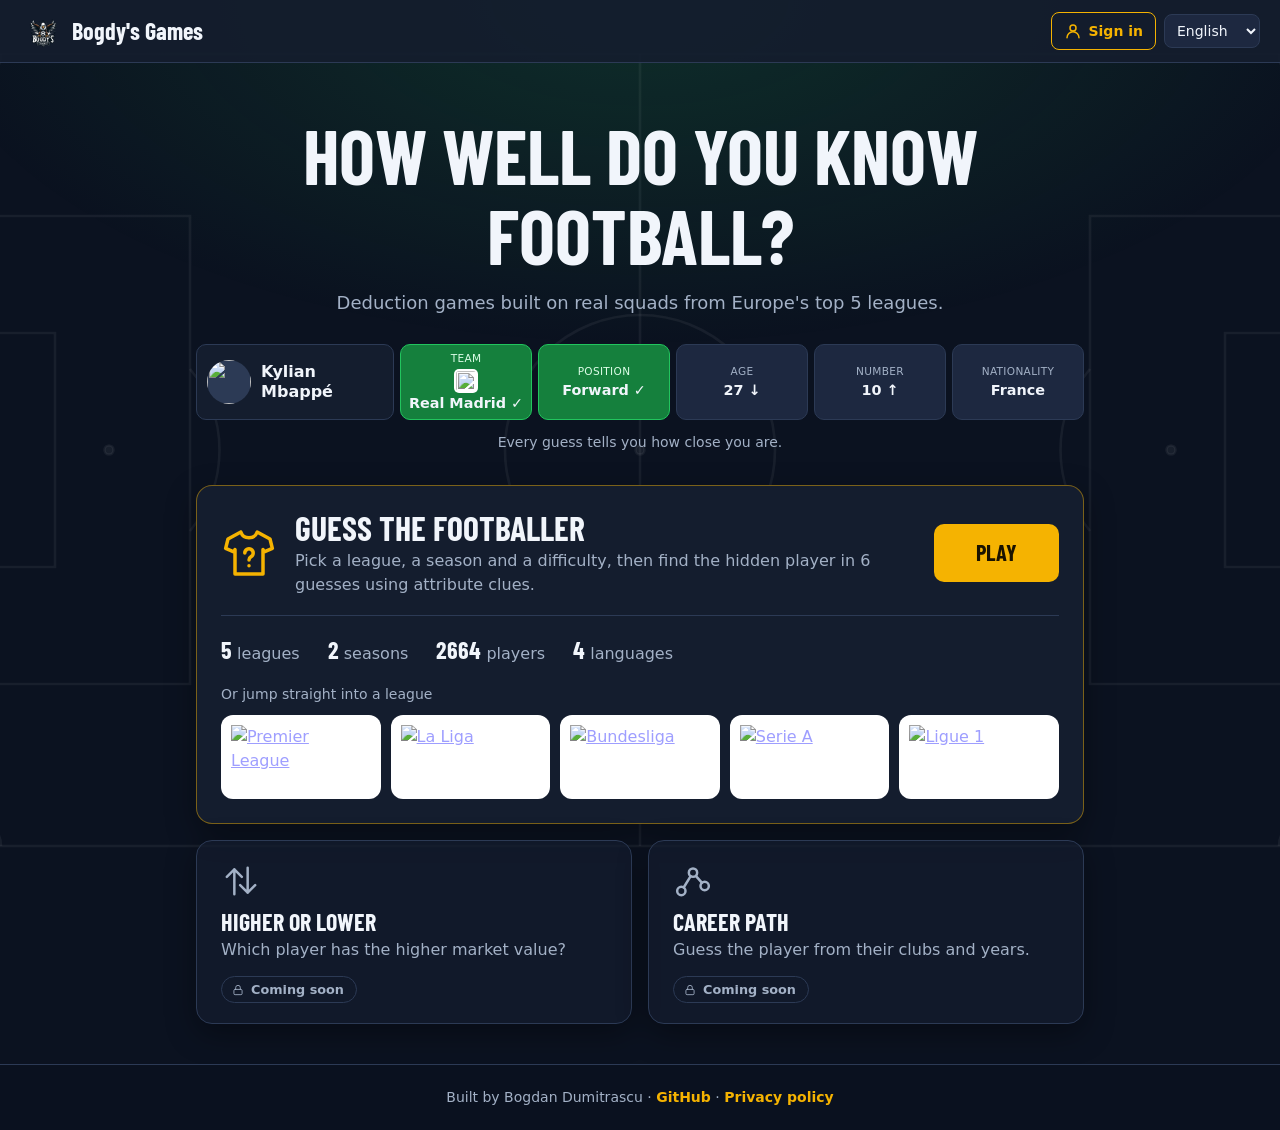
==== commit c9687746: "Add profile stats, account deletion and the new privacy policy" ====
--- a/index.html
+++ b/index.html
@@ -45,13 +45,14 @@
 
             <div class="demo" aria-hidden="true">
                 <div class="demo-player">
-                    <img src="images/leagues/PremierLeague/Liverpool/Salah.png" alt="">
-                    <span>Mohamed Salah</span>
+                    <img src="images/leagues/LaLiga/RealMadrid/Mbappe.png" alt="">
+                    <span>Kylian Mbappé</span>
                 </div>
+                <!-- Mbappé's 2026-27 row against a younger Real Madrid forward who wears a higher number -->
                 <div class="tile match" style="--i: 0">
                     <span class="tile-label" data-translate="team">Team</span>
-                    <img class="tile-logo" src="images/leagues/PremierLeague/Liverpool/Logo/Liverpool.png" alt="">
-                    <span class="tile-value">Liverpool ✓</span>
+                    <img class="tile-logo" src="images/leagues/LaLiga/RealMadrid/Logo/RealMadrid.png" alt="">
+                    <span class="tile-value">Real Madrid ✓</span>
                 </div>
                 <div class="tile match" style="--i: 1">
                     <span class="tile-label" data-translate="position">Position</span>
@@ -59,15 +60,15 @@
                 </div>
                 <div class="tile" style="--i: 2">
                     <span class="tile-label" data-translate="age">Age</span>
-                    <span class="tile-value">32 ↓</span>
+                    <span class="tile-value">27 ↓</span>
                 </div>
                 <div class="tile" style="--i: 3">
                     <span class="tile-label" data-translate="number">Number</span>
-                    <span class="tile-value">11 ↑</span>
+                    <span class="tile-value">10 ↑</span>
                 </div>
                 <div class="tile" style="--i: 4">
                     <span class="tile-label" data-translate="nationality">Nationality</span>
-                    <span class="tile-value">Egypt</span>
+                    <span class="tile-value">France</span>
                 </div>
             </div>
             <p class="demo-caption" data-translate="demoCaption">Every guess tells you how close you are.</p>
--- a/games/guess-the-footballer/account.css
+++ b/games/guess-the-footballer/account.css
@@ -195,7 +195,60 @@
 }
 
 .profile-who {
+    flex: 1;
     min-width: 0;
+}
+
+.profile-points {
+    display: flex;
+    flex: none;
+    flex-direction: column;
+    align-items: flex-end;
+    line-height: 1;
+}
+
+.profile-points-value {
+    font-family: var(--font-display);
+    font-size: 2.4rem;
+    font-weight: 700;
+    color: var(--accent);
+}
+
+.profile-points-label {
+    margin-top: 4px;
+    font-size: 0.8125rem;
+    color: var(--muted);
+    text-transform: uppercase;
+    letter-spacing: 0.04em;
+}
+
+.profile-stats {
+    display: grid;
+    grid-template-columns: repeat(auto-fit, minmax(100px, 1fr)); /* five in a row on a computer, three and two on a phone */
+    gap: 8px;
+    margin-top: 10px;
+}
+
+.stat-card {
+    display: flex;
+    flex-direction: column;
+    gap: 4px;
+    padding: 12px 14px;
+    background: var(--surface);
+    border: 1px solid var(--border);
+    border-radius: 12px;
+}
+
+.stat-value {
+    font-family: var(--font-display);
+    font-size: 1.7rem;
+    font-weight: 700;
+    line-height: 1;
+}
+
+.stat-label {
+    font-size: 0.8125rem;
+    color: var(--muted);
 }
 
 .profile-name {
@@ -320,6 +373,62 @@
     font-weight: 700;
     color: var(--accent);
     text-align: right;
+}
+
+/* Deleting the account: two steps, so one click can never do it. */
+.profile-danger {
+    padding-top: 6px;
+    margin-top: 28px;
+    border-top: 1px solid var(--border);
+}
+
+.danger-actions {
+    display: flex;
+    flex-wrap: wrap;
+    gap: 10px;
+    align-items: center;
+    margin-bottom: 14px;
+}
+
+.danger-question {
+    flex-basis: 100%;
+    color: var(--error);
+}
+
+.danger-outline-button,
+.danger-button {
+    padding: 9px 18px;
+    font: inherit;
+    font-weight: 600;
+    cursor: pointer;
+    border-radius: 8px;
+}
+
+.danger-outline-button {
+    color: var(--error);
+    background: transparent;
+    border: 1px solid var(--error);
+}
+
+.danger-outline-button:hover {
+    background: rgb(255 154 154 / 0.1);
+}
+
+.danger-button {
+    color: #450a0a;
+    background: var(--error);
+    border: 1px solid var(--error);
+}
+
+.danger-button:disabled,
+.profile-danger .secondary-button:disabled {
+    cursor: wait;
+    opacity: 0.6;
+}
+
+.profile-danger > a {
+    font-size: 0.875rem;
+    color: var(--muted);
 }
 
 @media (max-width: 480px) {
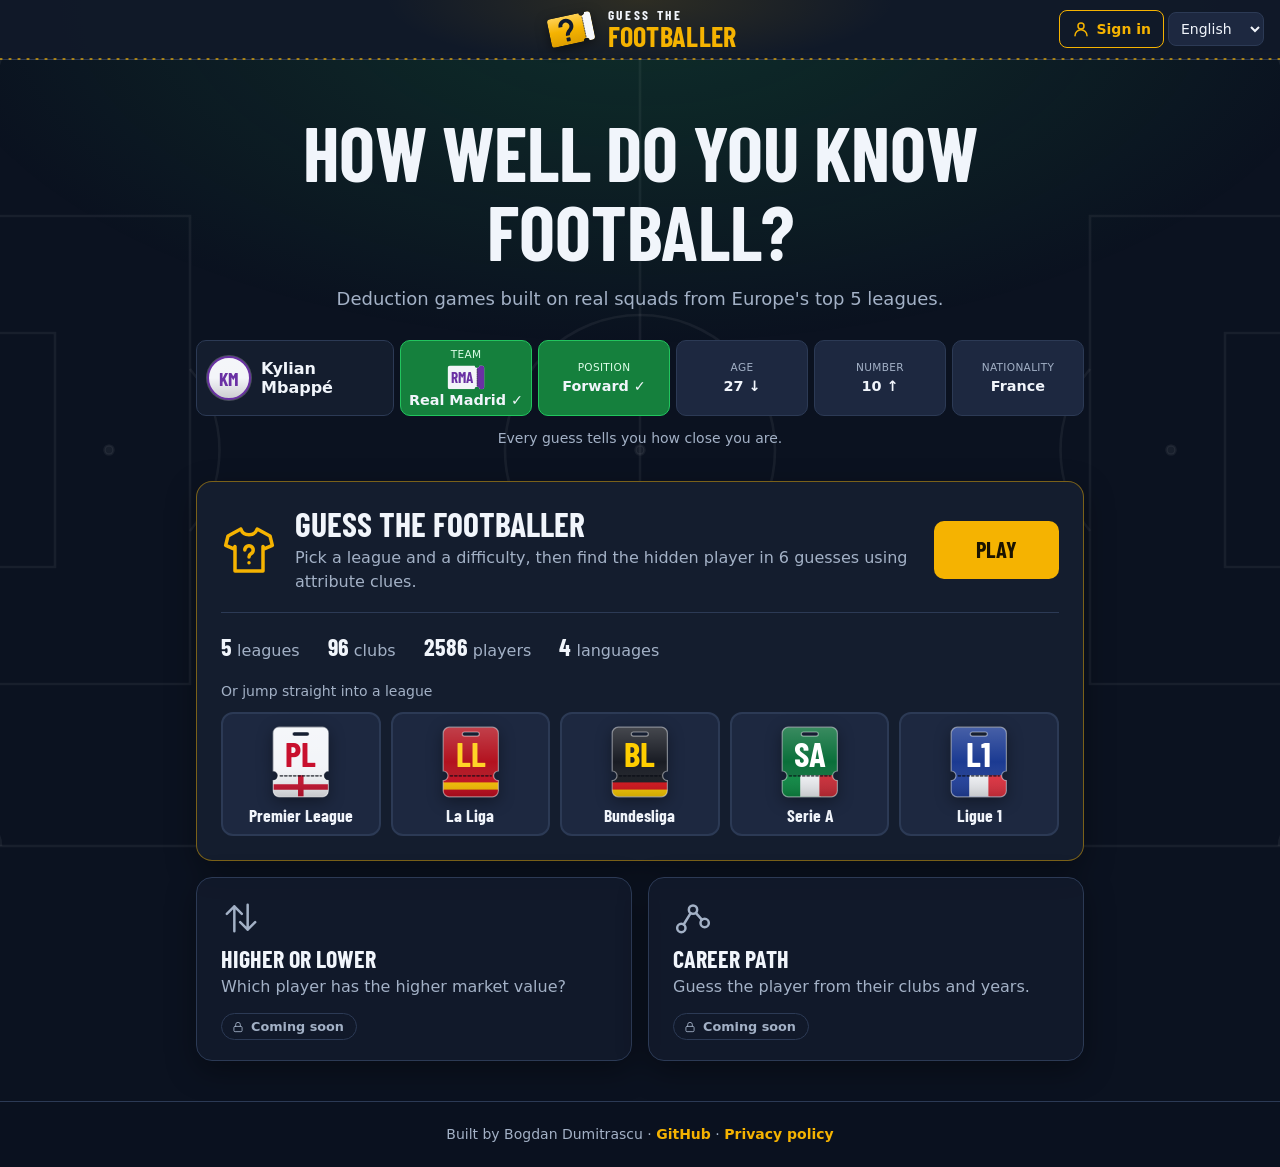
==== commit 81ce0026: "Remove photos and logos, drop 2024-25, add the start screen and the installable app." ====
--- a/index.html
+++ b/index.html
@@ -3,31 +3,38 @@
 <head>
     <meta charset="UTF-8">
     <meta name="viewport" content="width=device-width, initial-scale=1.0">
-    <title>Bogdy's Games</title>
+    <title>Guess the Footballer</title>
     <meta name="description" content="Wordle-style football games built on real squads from Europe's top 5 leagues. Free, in your browser.">
     <meta property="og:type" content="website">
-    <meta property="og:title" content="Bogdy's Games: how well do you know football?">
+    <meta property="og:title" content="Guess the Footballer: how well do you know football?">
     <meta property="og:description" content="Wordle-style football games built on real squads from Europe's top 5 leagues. Free, in your browser.">
     <meta property="og:url" content="https://bogdandumitrascu04.github.io/Guessthefootballer/">
-    <meta property="og:image" content="https://bogdandumitrascu04.github.io/Guessthefootballer/images/og-image.jpg">
+    <meta property="og:image" content="https://bogdandumitrascu04.github.io/Guessthefootballer/images/share.jpg">
     <meta property="og:image:width" content="1200">
     <meta property="og:image:height" content="630">
     <meta name="twitter:card" content="summary_large_image">
     <link rel="stylesheet" href="fonts/fonts.css">
     <link rel="stylesheet" href="index.css">
+    <link rel="stylesheet" href="games/guess-the-footballer/shell.css">
     <link rel="stylesheet" href="games/guess-the-footballer/account.css">
-    <link rel="icon" href="images/Header/fotbal.png">
+    <link rel="icon" href="images/icons/icon.svg" type="image/svg+xml" sizes="any">
+    <link rel="icon" href="images/icons/icon-192.png" sizes="192x192">
+    <link rel="apple-touch-icon" href="images/icons/apple-touch-icon.png">
+    <link rel="manifest" href="manifest.webmanifest">
+    <meta name="theme-color" content="#141d2e">
 </head>
 <body>
     <header class="header">
+        <div class="header-side"></div>
         <a class="brand" href="index.html">
-            <img src="images/Header/fotbal.png" alt="" id="logo">
-            <span id="mainHeader">Bogdy's Games</span>
+            <img class="brand-logo" src="images/logo.svg" alt="" width="76" height="60">
+            <span class="brand-name"><span>Guess the</span> <strong>Footballer</strong></span>
         </a>
-        <div class="header-tools">
+        <div class="header-side header-tools">
             <div id="account" class="account"></div>
             <label class="language-selector">
                 <span class="visually-hidden">Language</span>
+                <span class="language-code" aria-hidden="true">EN</span>
                 <select id="language">
                     <option value="en">English</option>
                     <option value="es">Español</option>
@@ -45,13 +52,22 @@
 
             <div class="demo" aria-hidden="true">
                 <div class="demo-player">
-                    <img src="images/leagues/LaLiga/RealMadrid/Mbappe.png" alt="">
+                    <span class="avatar">KM</span>
                     <span>Kylian Mbappé</span>
                 </div>
                 <!-- Mbappé's 2026-27 row against a younger Real Madrid forward who wears a higher number -->
                 <div class="tile match" style="--i: 0">
                     <span class="tile-label" data-translate="team">Team</span>
-                    <img class="tile-logo" src="images/leagues/LaLiga/RealMadrid/Logo/RealMadrid.png" alt="">
+                    <!-- the badge badge.js draws for Real Madrid, written out so the home page needs no game data -->
+                    <svg class="tile-logo" viewBox="0 0 64 42">
+                        <clipPath id="demo-stub"><path d="M6,1H46.5a4.2,4.2 0 0 0 8.4,0H58a5,5 0 0 1 5,5V36a5,5 0 0 1 -5,5H54.9a4.2,4.2 0 0 0 -8.4,0H6a5,5 0 0 1 -5,-5V6a5,5 0 0 1 5,-5Z"/></clipPath>
+                        <g clip-path="url(#demo-stub)">
+                            <path d="M0,0H64V42H0Z" fill="#f3f5f9"/>
+                            <path d="M50.7,0H64V42H50.7Z" fill="#6a31a4"/>
+                            <path d="M50.7,7.4V35.6" stroke="rgb(8 12 20 / 0.6)" stroke-width="1.5" stroke-dasharray="1.7 2" stroke-linecap="round"/>
+                        </g>
+                        <text x="25.6" y="30.1" fill="#6a31a4" text-anchor="middle">RMA</text>
+                    </svg>
                     <span class="tile-value">Real Madrid ✓</span>
                 </div>
                 <div class="tile match" style="--i: 1">
@@ -81,26 +97,33 @@
                     <path d="M10.2 12a1.8 1.8 0 1 1 2.7 1.56c-.6.35-.9.75-.9 1.44M12 17.5v.01"/>
                 </svg>
                 <div class="featured-text">
-                    <h2 data-translate="guessTheFootballer">Guess the Footballer</h2>
-                    <p data-translate="hubGameDesc">Pick a league, a season and a difficulty, then find the hidden player in 6 guesses using attribute clues.</p>
+                    <h2>Guess the Footballer</h2>
+                    <p data-translate="hubGameDesc">Pick a league and a difficulty, then find the hidden player in 6 guesses using attribute clues.</p>
                 </div>
                 <a class="play-button" href="games/guess-the-footballer/index.html" data-translate="play">Play</a>
             </div>
 
-            <ul class="stats">
-                <li><strong>5</strong> <span data-translate="statLeagues">leagues</span></li>
-                <li><strong>2</strong> <span data-translate="statSeasons">seasons</span></li>
-                <li><strong>2664</strong> <span data-translate="statPlayers">players</span></li>
-                <li><strong>4</strong> <span data-translate="statLanguages">languages</span></li>
-            </ul>
+            <div class="featured-bar">
+                <ul class="stats">
+                    <li><strong>5</strong> <span data-translate="statLeagues">leagues</span></li>
+                    <li><strong>96</strong> <span data-translate="statClubs">clubs</span></li>
+                    <li><strong>2586</strong> <span data-translate="statPlayers">players</span></li>
+                    <li><strong>4</strong> <span data-translate="statLanguages">languages</span></li>
+                </ul>
+                <button id="installButton" class="install-button" type="button" hidden>
+                    <svg viewBox="0 0 24 24" aria-hidden="true"><path d="M12 4v11M7.5 11 12 15.5 16.5 11M5 20h14"/></svg>
+                    <span data-translate="installApp">Install the app</span>
+                </button>
+                <p id="installHint" class="install-hint" data-translate="installIos" hidden>On iPhone: Share, then Add to Home Screen.</p>
+            </div>
 
             <p class="leagues-label" data-translate="jumpToLeague">Or jump straight into a league</p>
             <nav class="league-links">
-                <a href="games/guess-the-footballer/game.html?league=premier-league" title="Premier League"><img src="images/leagues/PremierLeague/Logo/Premier%20League.png.png" alt="Premier League"></a>
-                <a href="games/guess-the-footballer/game.html?league=la-liga" title="La Liga"><img src="images/leagues/LaLiga/Logo/LaLiga.jpg" alt="La Liga"></a>
-                <a href="games/guess-the-footballer/game.html?league=bundesliga" title="Bundesliga"><img src="images/leagues/Bundesliga/Logo/bundesliga.jpg" alt="Bundesliga"></a>
-                <a href="games/guess-the-footballer/game.html?league=serie-a" title="Serie A"><img src="images/leagues/SerieA/Logo/SerieA.png" alt="Serie A"></a>
-                <a href="games/guess-the-footballer/game.html?league=ligue-1" title="Ligue 1"><img src="images/leagues/Ligue1/Logo/Ligue1.png" alt="Ligue 1"></a>
+                <a href="games/guess-the-footballer/game.html?league=premier-league" data-league="premier-league"><span>Premier League</span></a>
+                <a href="games/guess-the-footballer/game.html?league=la-liga" data-league="la-liga"><span>La Liga</span></a>
+                <a href="games/guess-the-footballer/game.html?league=bundesliga" data-league="bundesliga"><span>Bundesliga</span></a>
+                <a href="games/guess-the-footballer/game.html?league=serie-a" data-league="serie-a"><span>Serie A</span></a>
+                <a href="games/guess-the-footballer/game.html?league=ligue-1" data-league="ligue-1"><span>Ligue 1</span></a>
             </nav>
         </section>
 
@@ -140,5 +163,7 @@
     <script defer src="games/guess-the-footballer/i18n.js"></script>
     <script defer src="vendor/supabase-js-2.119.0.js"></script>
     <script defer src="games/guess-the-footballer/auth.js"></script>
+    <script defer src="games/guess-the-footballer/league-marks.js"></script>
+    <script defer src="pwa.js"></script>
 </body>
 </html>
--- a/index.css
+++ b/index.css
@@ -30,17 +30,6 @@
     background: var(--bg);
 }
 
-/* Fixed layer: background-attachment: fixed misbehaves on phones. */
-body::before {
-    position: fixed;
-    inset: 0;
-    z-index: -1;
-    content: "";
-    background:
-        radial-gradient(ellipse 80% 55% at 50% 0%, rgba(34, 197, 94, 0.16), transparent 70%),
-        url('images/Header/pitch-lines.svg') center / cover no-repeat;
-}
-
 .visually-hidden {
     position: absolute;
     width: 1px;
@@ -51,6 +40,7 @@
 }
 
 a:focus-visible,
+button:focus-visible,
 select:focus-visible {
     outline: 2px solid var(--accent);
     outline-offset: 2px;
@@ -62,57 +52,6 @@
     font-weight: 700;
     line-height: 1.05;
     text-transform: uppercase;
-}
-
-/* Header */
-.header {
-    position: relative; /* the account menu opens against its right edge */
-    display: flex;
-    align-items: center;
-    justify-content: space-between;
-    gap: 12px;
-    padding: 10px 20px;
-    background: rgba(20, 29, 46, 0.9);
-    border-bottom: 1px solid var(--border);
-}
-
-.brand {
-    display: flex;
-    align-items: center;
-    gap: 10px;
-    color: var(--text);
-    text-decoration: none;
-}
-
-#logo {
-    width: 42px;
-    height: 42px;
-    object-fit: contain;
-}
-
-#mainHeader {
-    font-family: var(--font-display);
-    font-size: 1.5rem;
-    font-weight: 700;
-    line-height: 1;
-}
-
-#language {
-    padding: 7px 8px;
-    font: inherit;
-    font-size: 0.875rem;
-    color: var(--text);
-    cursor: pointer;
-    background: var(--surface-raised);
-    border: 1px solid var(--border);
-    border-radius: 8px;
-}
-
-.header-tools {
-    display: flex;
-    flex: none;
-    align-items: center;
-    gap: 8px;
 }
 
 /* Hero */
@@ -164,14 +103,21 @@
     border-radius: 10px;
 }
 
-.demo-player img {
+/* The initials and the badge look like the game's; the colours are Real Madrid's, as in badge.js. */
+.demo-player .avatar {
+    display: grid;
     flex: none;
+    place-items: center;
     width: 44px;
     height: 44px;
-    object-fit: cover;
-    object-position: top;
-    background: var(--border);
+    font-family: var(--font-display);
+    font-size: 1.2rem;
+    line-height: 1;
+    color: #6a31a4;
+    background: linear-gradient(rgb(255 255 255 / 0.14), transparent 50%, rgb(0 0 0 / 0.16)) #f3f5f9;
+    border: 2px solid #6a31a4;
     border-radius: 50%;
+    box-shadow: 0 0 0 1px rgb(255 255 255 / 0.22);
 }
 
 .tile {
@@ -207,12 +153,8 @@
 }
 
 .tile-logo {
-    width: 24px;
-    height: 24px;
-    padding: 2px;
-    object-fit: contain;
-    background: #fff;
-    border-radius: 5px;
+    width: 38px;
+    font: 700 25.5px var(--font-display);
 }
 
 .tile-value {
@@ -305,15 +247,65 @@
     transform: translateY(-2px);
 }
 
+.featured-bar {
+    display: flex;
+    flex-wrap: wrap;
+    gap: 12px 28px;
+    align-items: center;
+    justify-content: space-between;
+    padding: 16px 0;
+    margin-top: 18px;
+    border-top: 1px solid var(--border);
+}
+
 .stats {
     display: flex;
     flex-wrap: wrap;
     gap: 6px 28px;
-    padding: 16px 0;
-    margin: 18px 0 0;
+    padding: 0;
+    margin: 0;
     color: var(--muted);
     list-style: none;
-    border-top: 1px solid var(--border);
+}
+
+.install-button {
+    display: inline-flex;
+    gap: 8px;
+    align-items: center;
+    padding: 8px 16px;
+    font: inherit;
+    font-weight: 600;
+    color: var(--accent);
+    cursor: pointer;
+    background: transparent;
+    border: 1px solid var(--accent);
+    border-radius: 8px;
+}
+
+.install-button:hover {
+    color: var(--on-accent);
+    background: var(--accent);
+}
+
+.install-button svg {
+    width: 18px;
+    height: 18px;
+    fill: none;
+    stroke: currentColor;
+    stroke-width: 2;
+    stroke-linecap: round;
+    stroke-linejoin: round;
+}
+
+.install-button[hidden],
+.install-hint[hidden] {
+    display: none;
+}
+
+.install-hint {
+    margin: 0;
+    font-size: 0.875rem;
+    color: var(--muted);
 }
 
 .stats strong {
@@ -335,10 +327,22 @@
 }
 
 .league-links a {
-    display: block;
-    padding: 8px;
-    background: #fff;
-    border: 2px solid transparent;
+    display: flex;
+    flex-direction: column;
+    gap: 8px;
+    align-items: center;
+    justify-content: center;
+    min-width: 0;
+    padding: 12px 6px 10px;
+    font-family: var(--font-display);
+    font-size: 1.1rem;
+    font-weight: 700;
+    line-height: 1.05;
+    color: var(--text);
+    text-align: center;
+    text-decoration: none;
+    background: var(--surface-raised);
+    border: 2px solid var(--border);
     border-radius: 12px;
     transition: transform 0.15s ease, border-color 0.15s ease;
 }
@@ -348,11 +352,11 @@
     transform: translateY(-3px);
 }
 
-.league-links img {
+.league-mark {
     display: block;
-    width: 100%;
-    height: 64px;
-    object-fit: contain;
+    height: 72px;
+    aspect-ratio: 48 / 60;
+    filter: drop-shadow(0 4px 8px rgb(0 0 0 / 0.4));
 }
 
 .upcoming {
@@ -447,9 +451,10 @@
         padding: 4px 8px;
     }
 
-    .demo-player img {
+    .demo-player .avatar {
         width: 34px;
         height: 34px;
+        font-size: 1rem;
     }
 
     /* The longest translated labels do not fit five narrow tiles. */
@@ -462,8 +467,7 @@
     }
 
     .tile-logo {
-        width: 20px;
-        height: 20px;
+        width: 32px;
     }
 
     .tile-value {
@@ -498,12 +502,15 @@
     }
 
     .league-links a {
-        padding: 5px;
+        gap: 6px;
+        justify-content: start;
+        padding: 8px 2px 7px;
+        font-size: clamp(0.66rem, 3.3vw, 0.88rem);
         border-radius: 9px;
     }
 
-    .league-links img {
-        height: 44px;
+    .league-mark {
+        height: 50px;
     }
 
     .upcoming {
--- a/games/guess-the-footballer/shell.css
+++ b/games/guess-the-footballer/shell.css
@@ -0,0 +1,264 @@
+/* The header and the backdrop, shared by the home page and the game pages (both define these colours). */
+
+/* A fixed layer of its own: background-attachment: fixed misbehaves on phones. */
+body::before {
+    position: fixed;
+    inset: 0;
+    z-index: -1;
+    content: "";
+    background:
+        radial-gradient(ellipse 80% 55% at 50% 0%, rgb(34 197 94 / 0.16), transparent 70%),
+        url('../../images/Header/pitch-lines.svg') center / cover no-repeat;
+}
+
+/* Equal sides keep the name in the middle, however wide the buttons are. */
+.header {
+    position: sticky;
+    top: 0;
+    z-index: 30;
+    display: grid;
+    grid-template-columns: 1fr auto 1fr;
+    gap: 8px;
+    align-items: center;
+    padding: 8px 16px;
+    background:
+        radial-gradient(ellipse 340px 90px at 50% 0, rgb(245 179 1 / 0.13), transparent 75%),
+        rgb(17 25 41 / 0.96);
+    border-bottom: 1px solid var(--border);
+}
+
+/* The header is torn off like a ticket. */
+.header::after {
+    position: absolute;
+    right: 0;
+    bottom: -1px;
+    left: 0;
+    height: 2px;
+    content: "";
+    background: radial-gradient(circle, rgb(245 179 1 / 0.75) 1px, transparent 1.4px) center / 9px 2px repeat-x;
+}
+
+.header-side {
+    display: flex;
+    gap: 4px;
+    align-items: center;
+    min-width: 0;
+}
+
+.header-tools {
+    justify-content: flex-end;
+}
+
+.brand {
+    display: flex;
+    gap: 10px;
+    align-items: center;
+    color: var(--text);
+    text-decoration: none;
+}
+
+.brand-logo {
+    flex: none;
+    width: 54px;
+    height: auto;
+    filter: drop-shadow(0 3px 6px rgb(0 0 0 / 0.5));
+    transition: rotate 0.25s ease;
+}
+
+.brand:hover .brand-logo {
+    rotate: 8deg;
+}
+
+/* The name is the same in every language. */
+.brand-name {
+    display: grid;
+    font-family: var(--font-display);
+    font-weight: 700;
+    line-height: 1;
+    text-transform: uppercase;
+}
+
+.brand-name span {
+    font-size: 0.84rem;
+    letter-spacing: 0.2em;
+}
+
+.brand-name strong {
+    font-size: 1.75rem;
+    line-height: 0.95;
+    color: var(--accent);
+    letter-spacing: 0.01em;
+}
+
+.icon-button {
+    display: grid;
+    flex: none;
+    place-items: center;
+    width: 40px;
+    height: 40px;
+    padding: 0;
+    font-size: 1.25rem;
+    line-height: 1;
+    color: var(--text);
+    background: transparent;
+    border: none;
+    border-radius: 8px;
+}
+
+.icon-button:hover {
+    background: var(--surface-raised);
+}
+
+.language-selector {
+    position: relative;
+    display: block;
+}
+
+.language-code {
+    display: none;
+}
+
+#language {
+    padding: 7px 8px;
+    font: inherit;
+    font-size: 0.875rem;
+    color: var(--text);
+    cursor: pointer;
+    background: var(--surface-raised);
+    border: 1px solid var(--border);
+    border-radius: 8px;
+}
+
+/* Burger menu and "how to play" panels */
+.navbar,
+#infoContent {
+    position: absolute;
+    top: calc(100% + 8px);
+    left: 16px;
+    width: min(320px, calc(100vw - 32px));
+    background: var(--surface-raised);
+    border: 1px solid var(--border);
+    border-radius: 12px;
+    box-shadow: 0 12px 28px rgb(0 0 0 / 0.45);
+}
+
+.navbar.show,
+#infoContent.show {
+    display: block;
+}
+
+#menuContent a {
+    display: block;
+    padding: 11px 16px;
+    color: var(--text);
+    text-decoration: none;
+    border-bottom: 1px solid var(--border);
+}
+
+#menuContent a:last-child {
+    border-bottom: none;
+}
+
+#menuContent a:hover {
+    background: var(--border);
+}
+
+#infoContent {
+    padding: 14px 18px;
+}
+
+#infoContent h2 {
+    margin: 0 0 8px;
+    font-family: var(--font-display);
+    font-size: 1.4rem;
+}
+
+#infoContent p {
+    margin: 6px 0;
+    color: var(--muted);
+}
+
+#closeButton {
+    position: absolute;
+    top: 6px;
+    right: 6px;
+}
+
+@media (max-width: 640px) {
+    .header {
+        gap: 4px;
+        padding: 7px 10px;
+    }
+
+    .header-side {
+        gap: 2px;
+    }
+
+    .brand {
+        gap: 7px;
+    }
+
+    .brand-logo {
+        width: 40px;
+    }
+
+    .brand-name span {
+        font-size: 0.62rem;
+    }
+
+    .brand-name strong {
+        font-size: 1.24rem;
+    }
+
+    .icon-button {
+        width: 34px;
+        height: 34px;
+    }
+
+    /* Two letters instead of the language's name; the list itself still opens from them. */
+    .language-code {
+        display: grid;
+        place-items: center;
+        width: 36px;
+        height: 34px;
+        font-size: 0.8125rem;
+        font-weight: 700;
+        background: var(--surface-raised);
+        border: 1px solid var(--border);
+        border-radius: 8px;
+    }
+
+    #language {
+        position: absolute;
+        inset: 0;
+        width: 100%;
+        height: 100%;
+        padding: 0;
+        opacity: 0;
+    }
+
+    .language-selector:focus-within .language-code {
+        outline: 2px solid var(--accent);
+        outline-offset: 1px;
+    }
+}
+
+@media (max-width: 350px) {
+    .brand-logo {
+        width: 32px;
+    }
+
+    .brand-name strong {
+        font-size: 1.02rem;
+    }
+
+    .brand-name span {
+        font-size: 0.52rem;
+    }
+}
+
+@media (prefers-reduced-motion: reduce) {
+    .brand-logo {
+        transition: none;
+    }
+}
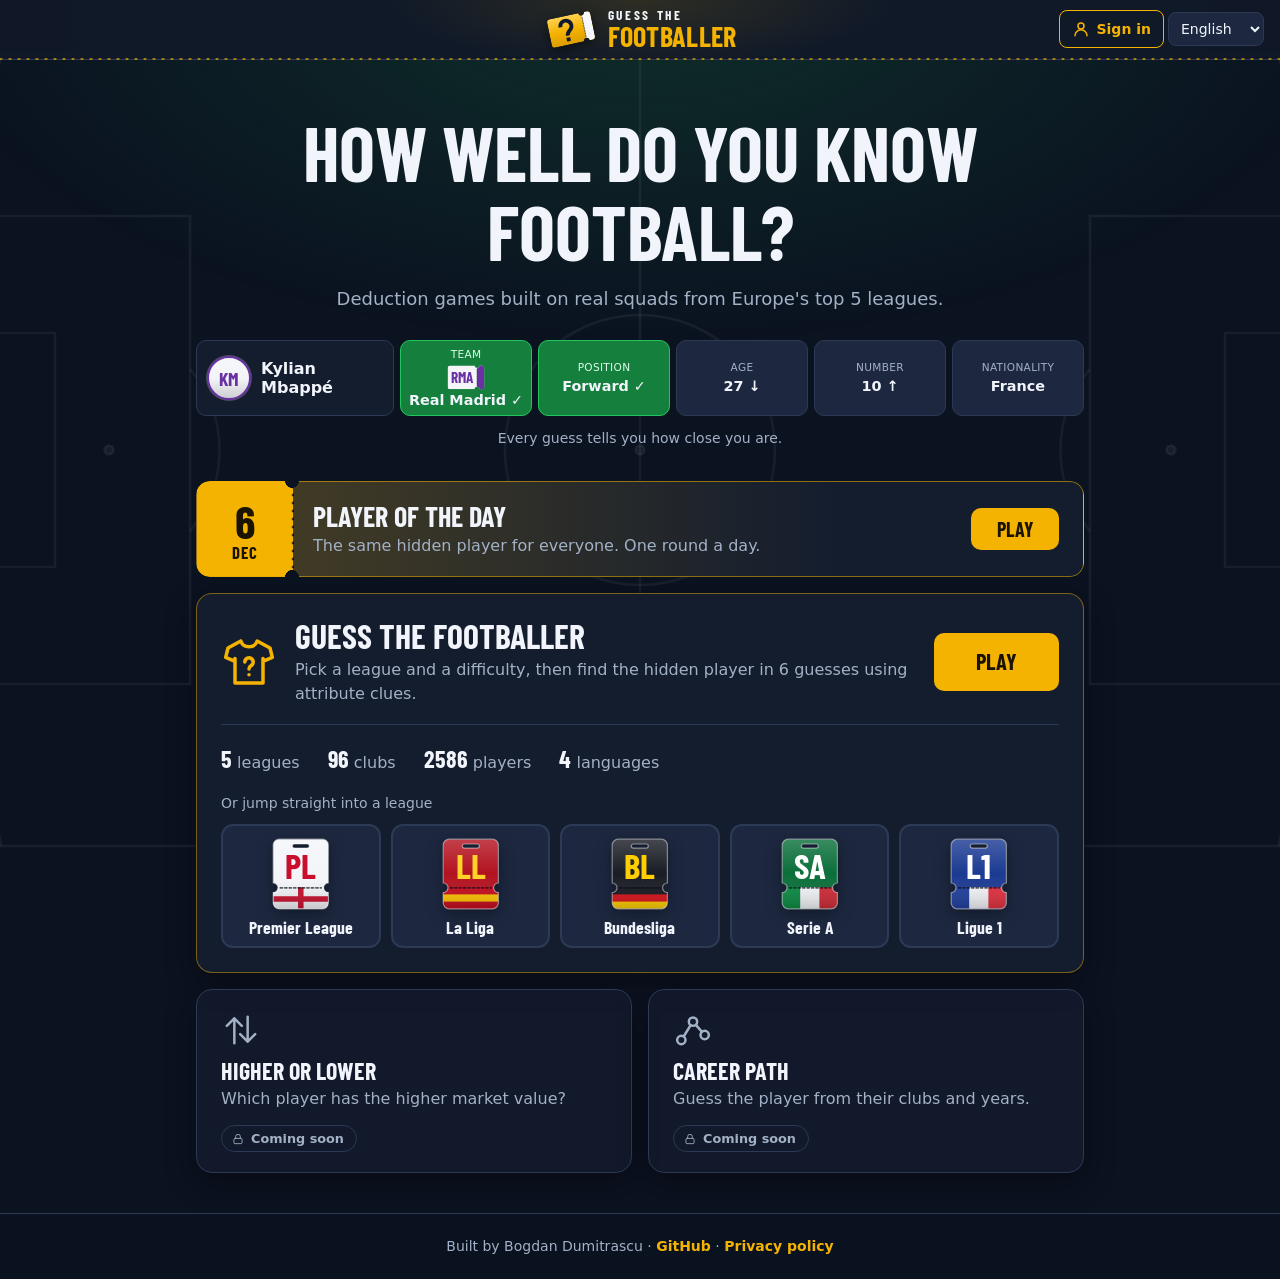
==== commit ccb8c6e9: "Add the player of the day: daily round, streak and spoiler-free share" ====
--- a/index.html
+++ b/index.html
@@ -17,6 +17,7 @@
     <link rel="stylesheet" href="index.css">
     <link rel="stylesheet" href="games/guess-the-footballer/shell.css">
     <link rel="stylesheet" href="games/guess-the-footballer/account.css">
+    <link rel="stylesheet" href="games/guess-the-footballer/daily.css">
     <link rel="icon" href="images/icons/icon.svg" type="image/svg+xml" sizes="any">
     <link rel="icon" href="images/icons/icon-192.png" sizes="192x192">
     <link rel="apple-touch-icon" href="images/icons/apple-touch-icon.png">
@@ -89,6 +90,15 @@
             </div>
             <p class="demo-caption" data-translate="demoCaption">Every guess tells you how close you are.</p>
         </section>
+
+        <a class="daily-card" href="games/guess-the-footballer/game.html?daily">
+            <span class="daily-date" aria-hidden="true"><strong class="daily-day"></strong><span class="daily-month"></span></span>
+            <span class="daily-text">
+                <strong class="daily-title" data-translate="daily">Player of the day</strong>
+                <span class="daily-line"></span>
+            </span>
+            <span class="daily-go"></span>
+        </a>
 
         <section class="featured">
             <div class="featured-head">
@@ -164,6 +174,7 @@
     <script defer src="vendor/supabase-js-2.119.0.js"></script>
     <script defer src="games/guess-the-footballer/auth.js"></script>
     <script defer src="games/guess-the-footballer/league-marks.js"></script>
+    <script defer src="games/guess-the-footballer/daily.js"></script>
     <script defer src="pwa.js"></script>
 </body>
 </html>
--- a/games/guess-the-footballer/account.css
+++ b/games/guess-the-footballer/account.css
@@ -346,6 +346,15 @@
     font-size: 0.75rem;
 }
 
+.history-meta .daily-chip {
+    padding: 0 9px;
+    font-size: 0.75rem;
+    font-weight: 700;
+    color: var(--accent);
+    border: 1px solid rgb(245 179 1 / 0.6);
+    border-radius: 999px;
+}
+
 .history-outcome {
     font-family: var(--font-display);
     font-size: 1.3rem;
--- a/games/guess-the-footballer/daily.css
+++ b/games/guess-the-footballer/daily.css
@@ -0,0 +1,206 @@
+/* The player of the day: the way in from the home page and the picker, and its own lines in the game.
+   The colours come from index.css or game.css. */
+
+/* A ticket for today: the date is on its stub. */
+.daily-card {
+    --stub: 96px;
+    --notch: 7px;
+    position: relative;
+    display: grid;
+    grid-template-columns: var(--stub) 1fr auto;
+    gap: 4px 20px;
+    align-items: center;
+    min-height: 96px;
+    padding-right: 24px;
+    margin: 0 0 16px;
+    overflow: hidden;
+    color: var(--text);
+    text-align: left;
+    text-decoration: none;
+    background:
+        radial-gradient(circle, rgb(8 12 20 / 0.75) 1.2px, transparent 1.7px) calc(var(--stub) - 4px) 1px / 8px 8px repeat-y,
+        linear-gradient(90deg, var(--accent) var(--stub), rgb(245 179 1 / 0.2) var(--stub), transparent 72%),
+        var(--surface);
+    border: 1px solid rgb(245 179 1 / 0.55);
+    border-radius: 14px;
+    -webkit-mask:
+        radial-gradient(circle var(--notch) at var(--stub) 0, #0000 97%, #000) top / 100% 51% no-repeat,
+        radial-gradient(circle var(--notch) at var(--stub) 100%, #0000 97%, #000) bottom / 100% 51% no-repeat;
+    mask:
+        radial-gradient(circle var(--notch) at var(--stub) 0, #0000 97%, #000) top / 100% 51% no-repeat,
+        radial-gradient(circle var(--notch) at var(--stub) 100%, #0000 97%, #000) bottom / 100% 51% no-repeat;
+    transition: border-color 0.15s ease, transform 0.15s ease;
+}
+
+.daily-card:hover {
+    border-color: var(--accent);
+    transform: translateY(-2px);
+}
+
+.daily-card:focus-visible {
+    outline: 3px solid var(--text);
+    outline-offset: -5px; /* the notches would cut an outline drawn outside */
+}
+
+.daily-date {
+    display: grid;
+    justify-items: center;
+    font-family: var(--font-display);
+    font-weight: 700;
+    line-height: 1;
+    color: var(--on-accent);
+    text-transform: uppercase;
+}
+
+.daily-day {
+    font-size: 2.9rem;
+}
+
+.daily-month {
+    font-size: 1.05rem;
+    letter-spacing: 0.06em;
+}
+
+.daily-text {
+    display: grid;
+    gap: 2px;
+    min-width: 0;
+    padding: 12px 0;
+}
+
+.daily-title {
+    font-family: var(--font-display);
+    font-size: 1.75rem;
+    line-height: 1.1;
+    text-transform: uppercase;
+}
+
+.daily-line {
+    color: var(--muted);
+}
+
+.daily-go {
+    padding: 9px 26px;
+    font-family: var(--font-display);
+    font-size: 1.25rem;
+    font-weight: 700;
+    line-height: 1.2;
+    color: var(--on-accent);
+    text-transform: uppercase;
+    white-space: nowrap;
+    background: var(--accent);
+    border-radius: 10px;
+}
+
+.daily-card:hover .daily-go {
+    background: var(--accent-hover);
+}
+
+.picker .daily-card {
+    margin: 26px 0 0;
+}
+
+/* In the game */
+.daily-facts {
+    display: flex;
+    flex-wrap: wrap;
+    gap: 6px 10px;
+    padding: 0;
+    margin: 16px 0 0;
+    list-style: none;
+}
+
+.daily-facts li {
+    padding: 3px 12px;
+    font-size: 0.875rem;
+    font-variant-numeric: tabular-nums; /* the countdown must not move its neighbours */
+    background: var(--surface-raised);
+    border: 1px solid var(--border);
+    border-radius: 999px;
+}
+
+.daily-failed {
+    color: var(--error);
+}
+
+.daily-streak {
+    font-weight: 700;
+    color: var(--accent);
+}
+
+#dailyNext {
+    margin-top: 12px;
+    font-variant-numeric: tabular-nums;
+    color: var(--muted);
+    text-align: center;
+}
+
+#dailyNext:empty {
+    display: none;
+}
+
+#restartContainer a.secondary-button {
+    color: var(--text);
+    text-decoration: none;
+}
+
+@media (max-width: 640px) {
+    .daily-card {
+        --stub: 72px;
+        grid-template-columns: var(--stub) 1fr;
+        gap: 0 14px;
+        padding-right: 14px;
+    }
+
+    .daily-date {
+        grid-row: 1 / 3;
+    }
+
+    .daily-day {
+        font-size: 2.2rem;
+    }
+
+    .daily-month {
+        font-size: 0.9rem;
+    }
+
+    .daily-text {
+        padding: 12px 0 8px;
+    }
+
+    .daily-title {
+        font-size: 1.4rem;
+    }
+
+    .daily-line {
+        font-size: 0.875rem;
+        line-height: 1.35;
+    }
+
+    .daily-go {
+        justify-self: start;
+        padding: 5px 18px;
+        margin-bottom: 12px;
+        font-size: 1.05rem;
+    }
+
+    .daily-facts {
+        grid-column: 1 / -1;
+        justify-content: center;
+        margin: 0;
+    }
+
+    .daily-note {
+        grid-column: 1 / -1;
+    }
+}
+
+@media (prefers-reduced-motion: reduce) {
+    .daily-card {
+        transition: none;
+    }
+
+    .daily-card:hover {
+        transform: none;
+    }
+}
